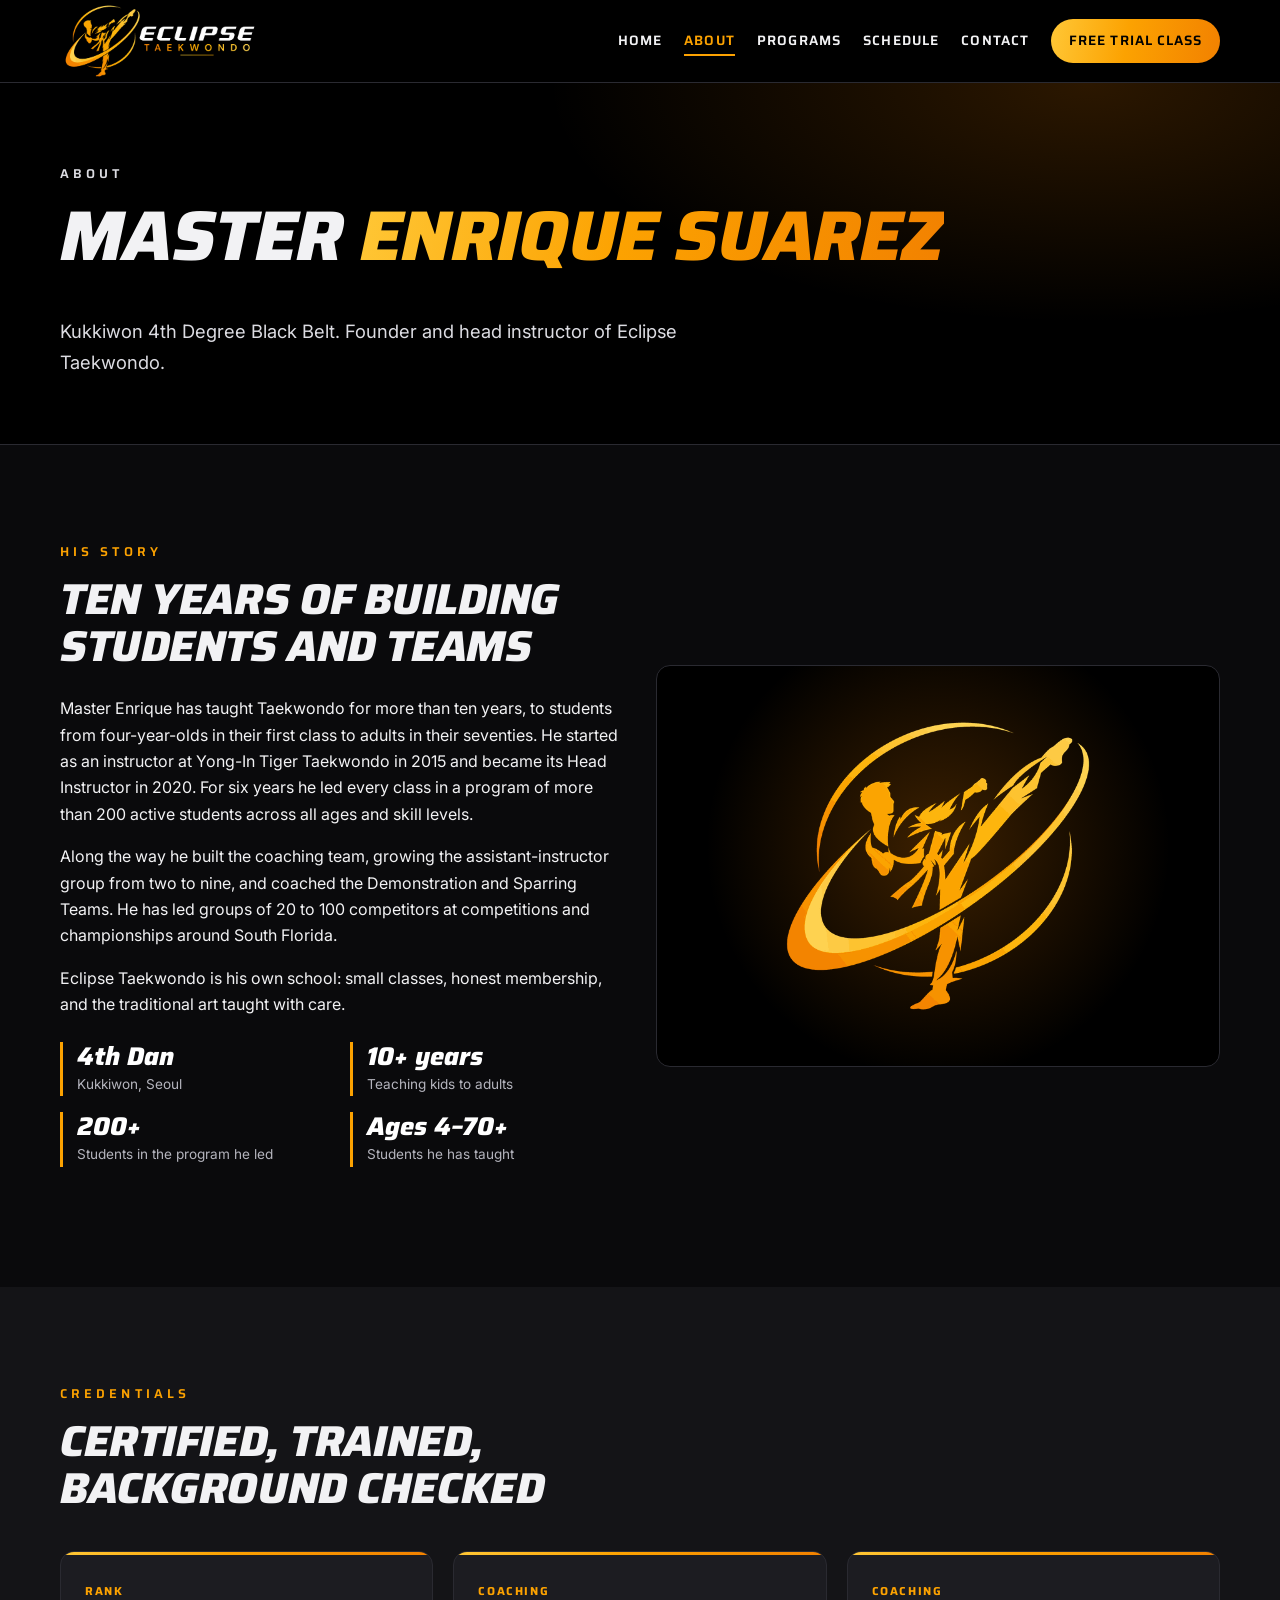
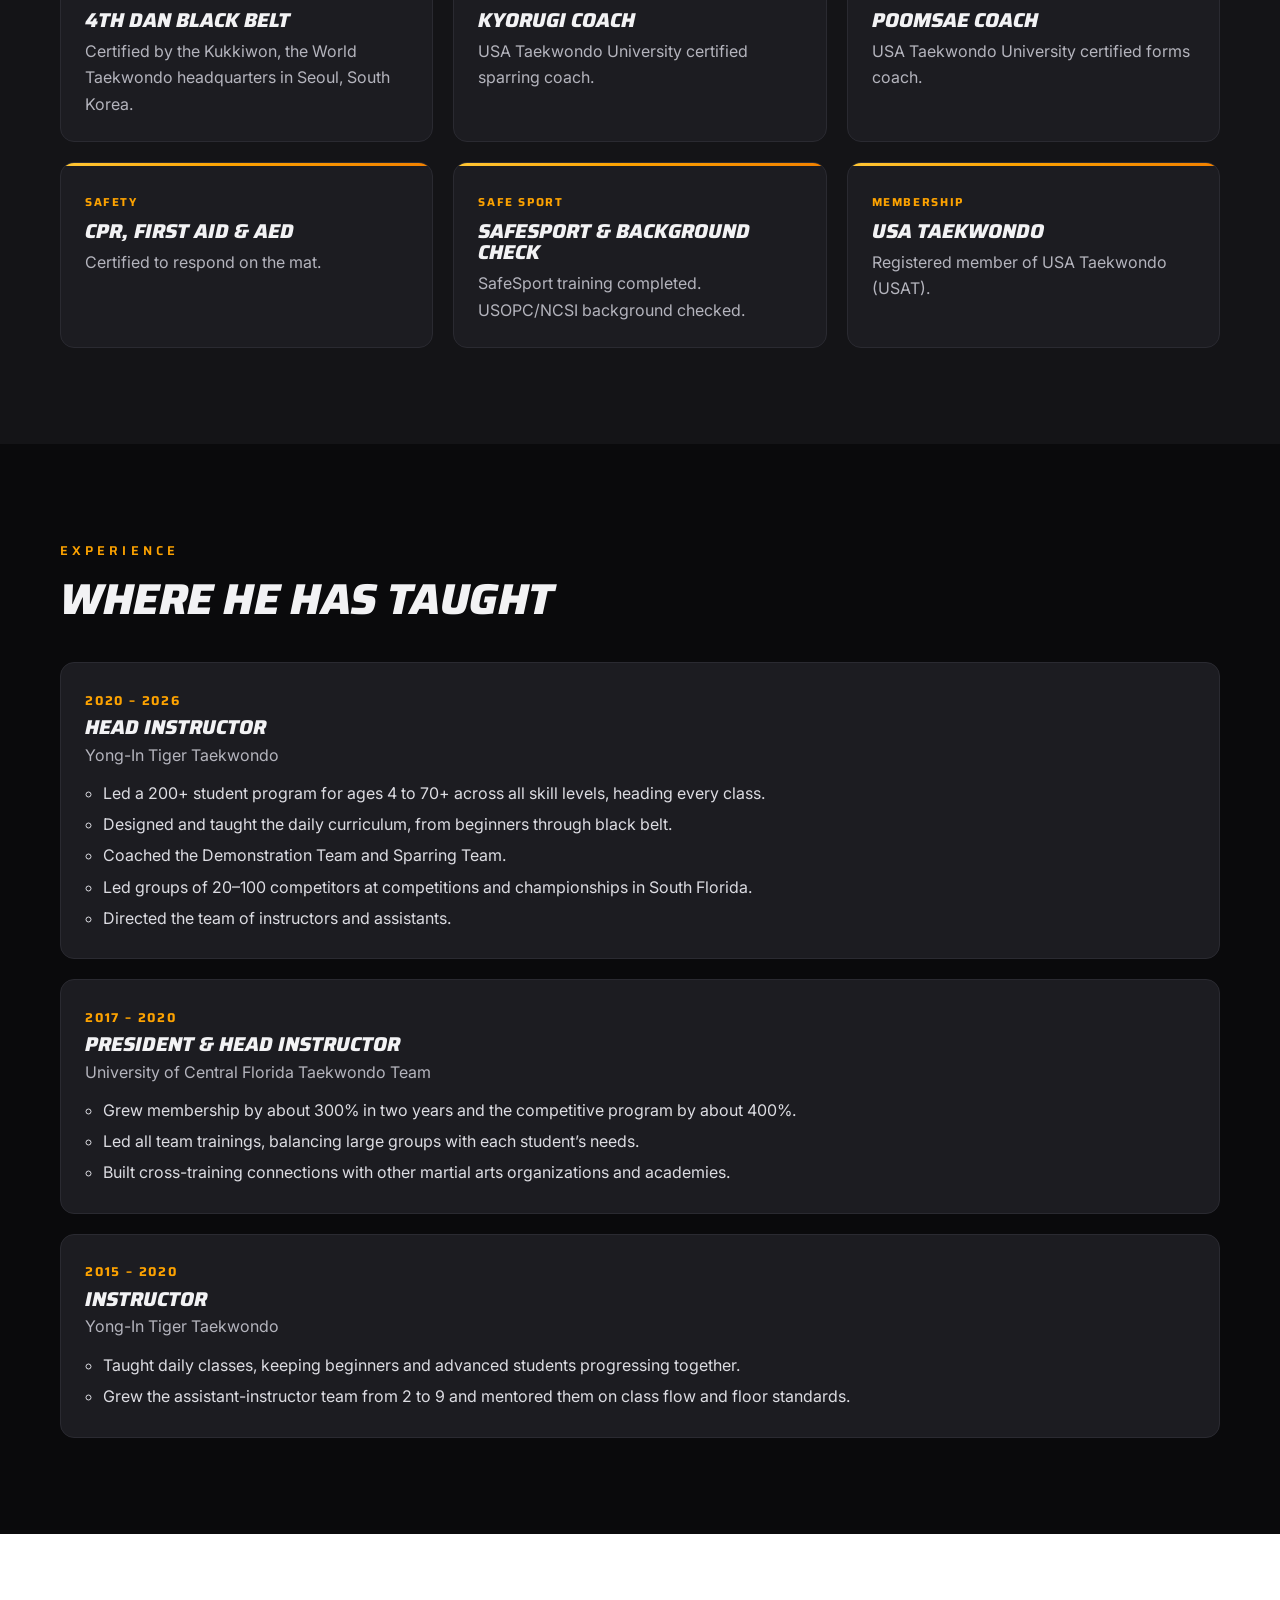
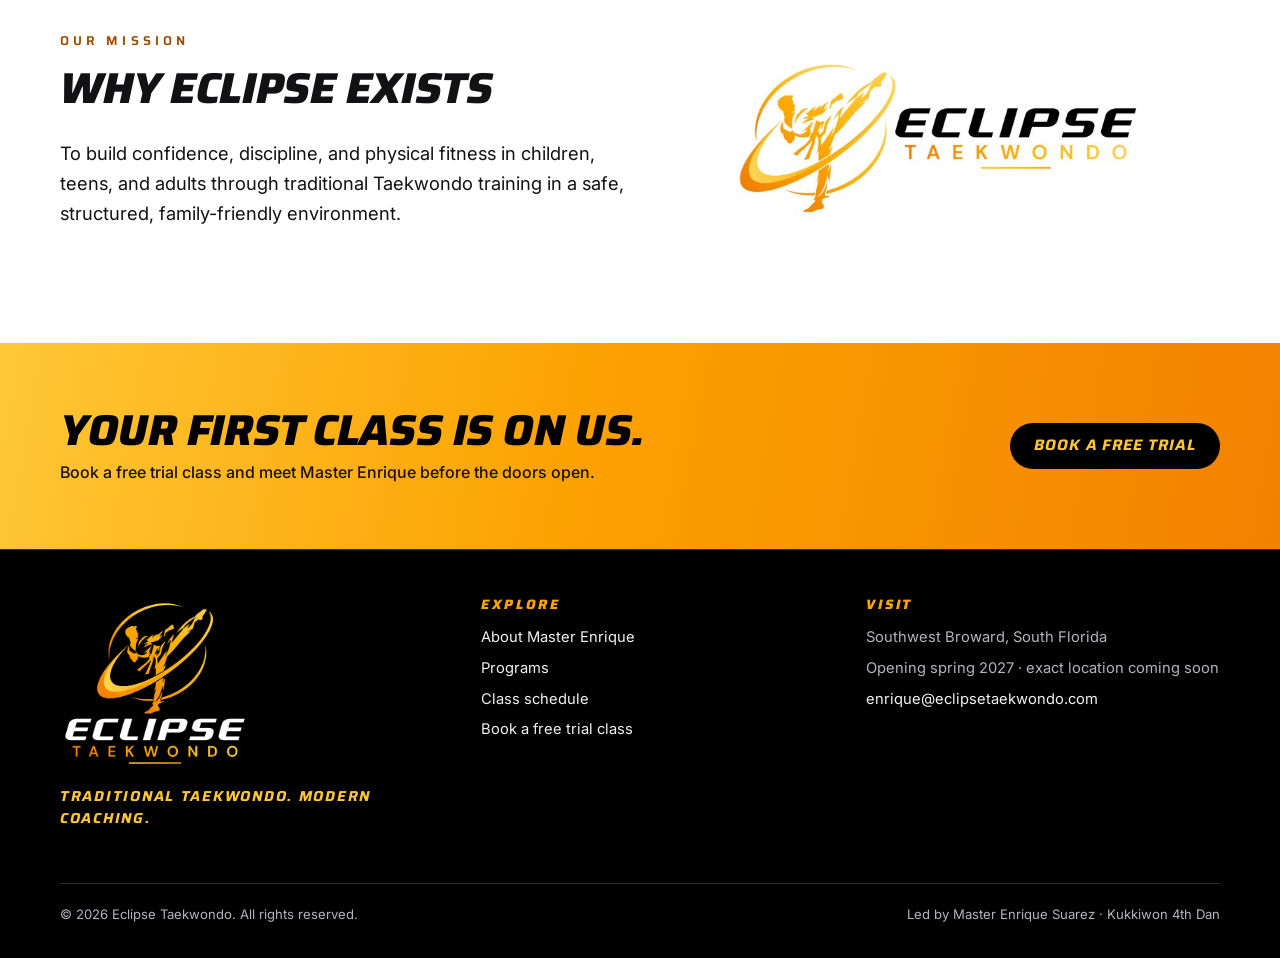
==== about.html @ b90a50f0 "Rebuild site with new Eclipse logo, schedule, and about page" ====
<!DOCTYPE html>
<html lang="en">
<head>
  <meta charset="utf-8">
  <meta name="viewport" content="width=device-width, initial-scale=1">
  <title>About Master Enrique Suarez · Eclipse Taekwondo</title>
  <meta name="description" content="Master Enrique Suarez: Kukkiwon 4th Dan, USA Taekwondo certified sparring and forms coach, 10+ years teaching kids through adults.">
  <meta name="theme-color" content="#000000">
  <meta property="og:title" content="About Master Enrique Suarez · Eclipse Taekwondo">
  <meta property="og:description" content="Master Enrique Suarez: Kukkiwon 4th Dan, USA Taekwondo certified sparring and forms coach, 10+ years teaching kids through adults.">
  <meta property="og:image" content="assets/icon.png">
  <link rel="icon" href="assets/favicon-64.png" type="image/png" sizes="64x64">
  <link rel="apple-touch-icon" href="assets/apple-touch-icon.png">
  <link rel="preconnect" href="https://fonts.googleapis.com">
  <link rel="preconnect" href="https://fonts.gstatic.com" crossorigin>
  <link href="https://fonts.googleapis.com/css2?family=Inter:wght@400;500;600;700&family=Saira:ital,wght@0,600;0,700;0,800;1,600;1,700;1,800&display=swap" rel="stylesheet">
  <link rel="stylesheet" href="css/styles.css">
</head>
<body>
<a class="skip" href="#main">Skip to content</a>
<header class="site-header">
  <div class="wrap header-inner">
    <a class="brand" href="index.html" aria-label="Eclipse Taekwondo home">
      <img src="assets/logo-horizontal.png" width="600" height="245" alt="Eclipse Taekwondo">
    </a>
    <button class="menu-toggle" type="button" aria-expanded="false" aria-controls="site-nav" aria-label="Open menu"><span></span></button>
    <nav class="nav" id="site-nav" aria-label="Main">
      <a href="index.html">Home</a>
      <a href="about.html" aria-current="page">About</a>
      <a href="programs.html">Programs</a>
      <a href="schedule.html">Schedule</a>
      <a href="contact.html">Contact</a>
      <a class="btn btn-primary" href="contact.html">Free trial class</a>
    </nav>
  </div>
</header>
<main id="main">
  <section class="page-hero">
    <div class="wrap">
      <p class="kicker">About</p>
      <h1>Master <span class="grad-text">Enrique Suarez</span></h1>
      <p class="lede">Kukkiwon 4th Degree Black Belt. Founder and head instructor of Eclipse Taekwondo.</p>
    </div>
  </section>

  <section class="section">
    <div class="wrap split">
      <div>
        <p class="kicker">His story</p>
        <h2>Ten years of building students and teams</h2>
        <p>Master Enrique has taught Taekwondo for more than ten years, to students from four-year-olds in their first class to adults in their seventies. He started as an instructor at Yong-In Tiger Taekwondo in 2015 and became its Head Instructor in 2020. For six years he led every class in a program of more than 200 active students across all ages and skill levels.</p>
        <p>Along the way he built the coaching team, growing the assistant-instructor group from two to nine, and coached the Demonstration and Sparring Teams. He has led groups of 20 to 100 competitors at competitions and championships around South Florida.</p>
        <p>Eclipse Taekwondo is his own school: small classes, honest membership, and the traditional art taught with care.</p>
        <div class="stats">
          <div class="stat"><b>4th Dan</b><span>Kukkiwon, Seoul</span></div>
          <div class="stat"><b>10+ years</b><span>Teaching kids to adults</span></div>
          <div class="stat"><b>200+</b><span>Students in the program he led</span></div>
          <div class="stat"><b>Ages 4&ndash;70+</b><span>Students he has taught</span></div>
        </div>
      </div>
      <div class="emblem"><img src="assets/icon.png" width="512" height="512" alt="Eclipse Taekwondo emblem"></div>
    </div>
  </section>

  <section class="section section-alt">
    <div class="wrap">
      <div class="section-head">
        <p class="kicker">Credentials</p>
        <h2>Certified, trained, background checked</h2>
      </div>
      <div class="grid grid-3">
        <article class="card"><span class="tag">Rank</span><h3>4th Dan Black Belt</h3><p class="muted">Certified by the Kukkiwon, the World Taekwondo headquarters in Seoul, South Korea.</p></article>
        <article class="card"><span class="tag">Coaching</span><h3>Kyorugi Coach</h3><p class="muted">USA Taekwondo University certified sparring coach.</p></article>
        <article class="card"><span class="tag">Coaching</span><h3>Poomsae Coach</h3><p class="muted">USA Taekwondo University certified forms coach.</p></article>
        <article class="card"><span class="tag">Safety</span><h3>CPR, First Aid &amp; AED</h3><p class="muted">Certified to respond on the mat.</p></article>
        <article class="card"><span class="tag">Safe sport</span><h3>SafeSport &amp; background check</h3><p class="muted">SafeSport training completed. USOPC/NCSI background checked.</p></article>
        <article class="card"><span class="tag">Membership</span><h3>USA Taekwondo</h3><p class="muted">Registered member of USA Taekwondo (USAT).</p></article>
      </div>
    </div>
  </section>

  <section class="section">
    <div class="wrap">
      <div class="section-head">
        <p class="kicker">Experience</p>
        <h2>Where he has taught</h2>
      </div>
      <ol class="timeline">
        <li>
          <span class="when">2020 &ndash; 2026</span>
          <h3>Head Instructor</h3>
          <p class="where">Yong-In Tiger Taekwondo</p>
          <ul>
            <li>Led a 200+ student program for ages 4 to 70+ across all skill levels, heading every class.</li>
            <li>Designed and taught the daily curriculum, from beginners through black belt.</li>
            <li>Coached the Demonstration Team and Sparring Team.</li>
            <li>Led groups of 20&ndash;100 competitors at competitions and championships in South Florida.</li>
            <li>Directed the team of instructors and assistants.</li>
          </ul>
        </li>
        <li>
          <span class="when">2017 &ndash; 2020</span>
          <h3>President &amp; Head Instructor</h3>
          <p class="where">University of Central Florida Taekwondo Team</p>
          <ul>
            <li>Grew membership by about 300% in two years and the competitive program by about 400%.</li>
            <li>Led all team trainings, balancing large groups with each student&rsquo;s needs.</li>
            <li>Built cross-training connections with other martial arts organizations and academies.</li>
          </ul>
        </li>
        <li>
          <span class="when">2015 &ndash; 2020</span>
          <h3>Instructor</h3>
          <p class="where">Yong-In Tiger Taekwondo</p>
          <ul>
            <li>Taught daily classes, keeping beginners and advanced students progressing together.</li>
            <li>Grew the assistant-instructor team from 2 to 9 and mentored them on class flow and floor standards.</li>
          </ul>
        </li>
      </ol>
    </div>
  </section>

  <section class="section section-light">
    <div class="wrap split">
      <div>
        <p class="kicker">Our mission</p>
        <h2>Why Eclipse exists</h2>
        <p class="lede" style="color:var(--paper-ink)">To build confidence, discipline, and physical fitness in children, teens, and adults through traditional Taekwondo training in a safe, structured, family-friendly environment.</p>
      </div>
      <img src="assets/logo-horizontal-white.jpg" width="600" height="245" alt="Eclipse Taekwondo logo" style="max-width:420px;margin-inline:auto">
    </div>
  </section>

  <section class="cta-band">
    <div class="wrap">
      <div>
        <h2>Your first class is on us.</h2>
        <p>Book a free trial class and meet Master Enrique before the doors open.</p>
      </div>
      <a class="btn btn-dark" href="contact.html">Book a free trial</a>
    </div>
  </section>
</main>
<footer class="site-footer">
  <div class="wrap">
    <div class="footer-grid">
      <div>
        <img class="footer-logo" src="assets/logo-vertical.png" width="500" height="449" alt="Eclipse Taekwondo">
        <p class="tagline" style="margin-top:1rem">Traditional Taekwondo. Modern coaching.</p>
      </div>
      <div>
        <h2>Explore</h2>
        <ul>
          <li><a href="about.html">About Master Enrique</a></li>
          <li><a href="programs.html">Programs</a></li>
          <li><a href="schedule.html">Class schedule</a></li>
          <li><a href="contact.html">Book a free trial class</a></li>
        </ul>
      </div>
      <div>
        <h2>Visit</h2>
        <ul>
          <li>Southwest Broward, South Florida</li>
          <li>Opening spring 2027 &middot; exact location coming soon</li>
          <li><a href="mailto:enrique@eclipsetaekwondo.com">enrique@eclipsetaekwondo.com</a></li>
        </ul>
      </div>
    </div>
    <div class="footer-base">
      <span>&copy; <span data-year>2026</span> Eclipse Taekwondo. All rights reserved.</span>
      <span>Led by Master Enrique Suarez &middot; Kukkiwon 4th Dan</span>
    </div>
  </div>
</footer>
<script src="js/main.js"></script>
</body>
</html>
---- css/styles.css ----
/* Eclipse Taekwondo — colors sampled from the official logo JPGs */
:root{
  --black:#000;--ink:#0A0A0C;--panel:#141417;--panel-2:#1C1C21;--line:#2A2A31;
  --white:#FFFFFF;--text:#F2F2F4;--muted:#B4B4BD;
  --gold-light:#FFC736;--gold:#FCA201;--orange:#F28100;
  --grad:linear-gradient(100deg,#FFC736 0%,#FCA201 45%,#F28100 100%);
  --paper:#FFFFFF;--paper-ink:#121214;--paper-muted:#4A4A52;--orange-dark:#9A4A00;
  --radius:14px;--wrap:1160px;
  --display:"Saira",system-ui,sans-serif;--body:"Inter",system-ui,-apple-system,"Segoe UI",sans-serif;
}
*,*::before,*::after{box-sizing:border-box}
html{scroll-behavior:smooth}
body{margin:0;background:var(--ink);color:var(--text);font:400 1rem/1.65 var(--body);-webkit-font-smoothing:antialiased}
img{max-width:100%;height:auto;display:block}
a{color:var(--gold)}a:hover{color:var(--gold-light)}
:focus-visible{outline:3px solid var(--gold-light);outline-offset:3px;border-radius:4px}
.skip{position:absolute;left:-999px;top:0;background:var(--gold);color:#000;padding:.6rem 1rem;z-index:100;font-weight:700}
.skip:focus{left:1rem;top:1rem}
.wrap{width:min(100% - 2.5rem,var(--wrap));margin-inline:auto}
h1,h2,h3{font-family:var(--display);font-style:italic;font-weight:800;line-height:1.08;letter-spacing:-.01em;margin:0 0 .6em;text-transform:uppercase}
h1{font-size:clamp(2.2rem,7vw,4.4rem)}
h2{font-size:clamp(1.7rem,4.5vw,2.7rem)}
h3{font-size:1.25rem;letter-spacing:0}
p{margin:0 0 1em}
.grad-text{background:var(--grad);-webkit-background-clip:text;background-clip:text;color:transparent}
.kicker{font-family:var(--display);font-weight:600;letter-spacing:.32em;text-transform:uppercase;font-size:.8rem;color:var(--gold);margin:0 0 .9rem}
.lede{font-size:1.15rem;color:var(--text)}
.muted{color:var(--muted)}
/* Buttons */
.btn{display:inline-flex;align-items:center;justify-content:center;gap:.5rem;padding:.85rem 1.4rem;border-radius:999px;font:700 .95rem/1 var(--display);font-style:italic;letter-spacing:.06em;text-transform:uppercase;text-decoration:none;border:2px solid transparent;cursor:pointer;transition:transform .15s,filter .15s,background .15s}
.btn-primary{background:var(--grad);color:#000}
.btn-primary:hover{color:#000;filter:brightness(1.08);transform:translateY(-1px)}
.btn-ghost{border-color:var(--gold);color:var(--gold-light);background:transparent}
.btn-ghost:hover{background:rgba(252,162,1,.12);color:var(--white)}
.btn-dark{background:#000;color:var(--gold-light)}
.btn-dark:hover{color:var(--white)}
/* Header */
.site-header{position:sticky;top:0;z-index:50;background:rgba(0,0,0,.92);backdrop-filter:blur(8px);border-bottom:1px solid var(--line)}
.header-inner{display:flex;align-items:center;justify-content:space-between;gap:1rem;min-height:72px}
.brand img{width:170px}
.menu-toggle{display:inline-flex;align-items:center;justify-content:center;width:46px;height:46px;border-radius:10px;border:1px solid var(--line);background:var(--panel);cursor:pointer}
.menu-toggle span,.menu-toggle span::before,.menu-toggle span::after{display:block;width:20px;height:2px;background:var(--gold-light);position:relative;transition:.2s}
.menu-toggle span::before,.menu-toggle span::after{content:"";position:absolute;left:0}
.menu-toggle span::before{top:-6px}.menu-toggle span::after{top:6px}
.menu-toggle[aria-expanded="true"] span{background:transparent}
.menu-toggle[aria-expanded="true"] span::before{top:0;transform:rotate(45deg)}
.menu-toggle[aria-expanded="true"] span::after{top:0;transform:rotate(-45deg)}
.nav{display:none;position:absolute;left:0;right:0;top:100%;background:#000;border-bottom:1px solid var(--line);padding:.75rem 1.25rem 1.25rem;flex-direction:column;gap:.25rem}
.nav.is-open{display:flex}
.nav a{color:var(--text);text-decoration:none;font:600 1rem var(--display);letter-spacing:.08em;text-transform:uppercase;padding:.7rem .25rem;border-bottom:1px solid var(--line)}
.nav a[aria-current="page"]{color:var(--gold)}
.nav a.btn{margin-top:.75rem;border-bottom:0;color:#000;padding:.85rem 1.4rem}
@media (min-width:960px){
  .menu-toggle{display:none}
  .nav{display:flex;position:static;flex-direction:row;align-items:center;gap:1.4rem;padding:0;border:0;background:none}
  .nav a{border:0;padding:.3rem 0;font-size:.85rem}
  .nav a:not(.btn):hover{color:var(--gold-light)}
  .nav a[aria-current="page"]{box-shadow:inset 0 -2px 0 var(--gold)}
  .nav a.btn{margin:0;padding:.7rem 1.1rem}
  .brand img{width:200px}
}
/* Sections */
.section{padding:clamp(3.5rem,8vw,6rem) 0}
.section-alt{background:var(--panel)}
.section-light{background:var(--paper);color:var(--paper-ink)}
.section-light .kicker{color:var(--orange-dark)}
.section-light .muted,.section-light p{color:var(--paper-muted)}
.section-light h2,.section-light h3{color:var(--paper-ink)}
.section-head{max-width:720px;margin-bottom:2.5rem}
.grid{display:grid;gap:1.25rem}
@media (min-width:640px){.grid-2{grid-template-columns:repeat(2,1fr)}.grid-3{grid-template-columns:repeat(2,1fr)}}
@media (min-width:960px){.grid-3{grid-template-columns:repeat(3,1fr)}.grid-5{grid-template-columns:repeat(5,1fr)}}
.card{background:var(--panel-2);border:1px solid var(--line);border-radius:var(--radius);padding:1.5rem;position:relative;overflow:hidden}
.card::before{content:"";position:absolute;inset:0 0 auto 0;height:3px;background:var(--grad)}
.card h3{margin-bottom:.4rem}
.card p:last-child{margin-bottom:0}
.card .tag{display:inline-block;font:700 .72rem var(--display);letter-spacing:.14em;text-transform:uppercase;color:var(--gold);margin-bottom:.6rem}
.section-light .card{background:#fff;border-color:#E3E3E8;box-shadow:0 6px 24px rgba(0,0,0,.06)}
.section-light .card .tag{color:var(--orange-dark)}
/* Hero */
.hero{position:relative;overflow:hidden;background:radial-gradient(1200px 600px at 75% 40%,rgba(242,129,0,.20),transparent 60%),radial-gradient(700px 400px at 15% 100%,rgba(252,162,1,.10),transparent 60%),#000;padding:clamp(3rem,8vw,6rem) 0}
.hero::after{content:"";position:absolute;width:900px;height:900px;right:-300px;top:50%;transform:translateY(-50%) rotate(-18deg);border-radius:50%;border:2px solid rgba(252,162,1,.18);border-left-color:transparent;border-bottom-color:transparent;pointer-events:none}
.hero-inner{position:relative;z-index:1;display:grid;gap:2rem;align-items:center}
.hero-icon{width:min(78vw,340px);margin-inline:auto;filter:drop-shadow(0 0 40px rgba(242,129,0,.35))}
.hero-badge{display:inline-flex;align-items:center;gap:.55rem;border:1px solid rgba(252,162,1,.5);border-radius:999px;padding:.4rem .95rem;font:600 .82rem var(--display);letter-spacing:.12em;text-transform:uppercase;color:var(--gold-light);margin-bottom:1.25rem}
.hero-badge::before{content:"";width:8px;height:8px;border-radius:50%;background:var(--grad);box-shadow:0 0 10px var(--orange)}
.hero p.lede{max-width:560px;color:#DCDCE2}
.actions{display:flex;flex-wrap:wrap;gap:.8rem;margin-top:1.6rem}
@media (min-width:860px){.hero-inner{grid-template-columns:1.2fr .8fr}.hero-icon{width:100%;max-width:420px}}
.page-hero{background:radial-gradient(900px 400px at 85% 0%,rgba(242,129,0,.18),transparent 60%),#000;padding:clamp(3rem,7vw,5rem) 0 clamp(2rem,5vw,3rem);border-bottom:1px solid var(--line)}
.page-hero p{max-width:640px;color:#DCDCE2}
/* Feature list */
.why{display:grid;gap:1rem}
@media (min-width:640px){.why{grid-template-columns:repeat(2,1fr)}}
@media (min-width:1000px){.why{grid-template-columns:repeat(3,1fr)}}
.why li{list-style:none;display:flex;gap:1rem;align-items:flex-start;background:var(--panel-2);border:1px solid var(--line);border-radius:var(--radius);padding:1.25rem}
.why{padding:0;margin:0}
.why .num{flex:0 0 auto;font:800 italic 1.6rem/1 var(--display);background:var(--grad);-webkit-background-clip:text;background-clip:text;color:transparent;min-width:2.2rem}
.why h3{font-size:1.05rem;margin:0 0 .25rem}
.why p{margin:0;color:var(--muted);font-size:.95rem}
/* Tenets */
.tenets{display:grid;gap:.75rem;padding:0;margin:0;list-style:none;counter-reset:t}
@media (min-width:640px){.tenets{grid-template-columns:repeat(5,1fr)}}
.tenets li{counter-increment:t;text-align:center;padding:1.4rem .75rem;border-radius:var(--radius);background:#fff;border:1px solid #E3E3E8}
.tenets li::before{content:counter(t,decimal-leading-zero);display:block;font:800 italic 1rem var(--display);color:var(--orange-dark);margin-bottom:.35rem}
.tenets strong{display:block;font:800 italic 1.05rem/1.2 var(--display);text-transform:uppercase;color:var(--paper-ink)}
.tenets span{display:block;font-size:.85rem;color:var(--paper-muted);margin-top:.35rem}
/* Teaser / split */
.split{display:grid;gap:2rem;align-items:center}
@media (min-width:860px){.split{grid-template-columns:1fr 1fr}}
.emblem{border-radius:var(--radius);background:radial-gradient(circle at 50% 45%,rgba(242,129,0,.25),transparent 65%),#000;border:1px solid var(--line);padding:2.5rem;display:grid;place-items:center}
.emblem img{width:min(100%,320px)}
.stats{display:grid;grid-template-columns:repeat(2,1fr);gap:1rem;margin:1.5rem 0}
.stat{border-left:3px solid var(--gold);padding-left:.9rem}
.stat b{display:block;font:800 italic 1.6rem/1.1 var(--display);color:var(--white)}
.stat span{font-size:.85rem;color:var(--muted)}
.checks{list-style:none;padding:0;margin:0;display:grid;gap:.6rem}
.checks li{position:relative;padding-left:1.8rem}
.checks li::before{content:"";position:absolute;left:0;top:.45em;width:12px;height:12px;border-radius:50%;background:var(--grad);box-shadow:0 0 0 3px rgba(252,162,1,.18)}
.timeline{list-style:none;padding:0;margin:0;display:grid;gap:1.25rem}
.timeline li{border:1px solid var(--line);background:var(--panel-2);border-radius:var(--radius);padding:1.4rem 1.5rem}
.timeline .when{font:700 .8rem var(--display);letter-spacing:.14em;text-transform:uppercase;color:var(--gold)}
.timeline h3{margin:.3rem 0 .2rem}
.timeline .where{color:var(--muted);margin-bottom:.75rem}
.timeline ul{margin:0;padding-left:1.1rem;color:#DCDCE2}
.timeline ul li{border:0;background:none;padding:0;margin:.3rem 0}
/* CTA band */
.cta-band{background:var(--grad);color:#000;padding:clamp(2.5rem,6vw,4rem) 0}
.cta-band .wrap{display:flex;flex-wrap:wrap;align-items:center;justify-content:space-between;gap:1.25rem}
.cta-band h2{margin:0;color:#000}
.cta-band p{margin:.3rem 0 0;color:#1a1100;font-weight:500}
/* Schedule */
.sched-table{width:100%;border-collapse:separate;border-spacing:0;font-size:.92rem;display:none}
.sched-table th,.sched-table td{padding:.75rem .6rem;border-bottom:1px solid var(--line);text-align:left;vertical-align:top}
.sched-table thead th{font:700 .8rem var(--display);letter-spacing:.14em;text-transform:uppercase;color:var(--gold);border-bottom:2px solid var(--gold)}
.sched-table tbody th{font-weight:600;white-space:nowrap;color:var(--white)}
.sched-table td.empty{color:#6E6E78}
.cls{display:inline-block;padding:.3rem .55rem;border-radius:8px;background:var(--panel-2);border:1px solid var(--line);line-height:1.3}
.cls small{display:block;font-size:.72rem;color:var(--muted);letter-spacing:.02em}
.cls.team{border-color:rgba(252,162,1,.55);background:rgba(252,162,1,.08)}
.cls.private{border-style:dashed}
.cls.little{border-left:3px solid var(--gold-light)}
.cls.family{border-left:3px solid var(--orange)}
.sched-table td.span-cell{background:rgba(252,162,1,.06)}
.days{display:grid;gap:1rem}
.day{background:var(--panel-2);border:1px solid var(--line);border-radius:var(--radius);overflow:hidden}
.day h3{margin:0;padding:.9rem 1.1rem;background:#000;border-bottom:2px solid var(--gold);font-size:1.1rem}
.day ol{list-style:none;margin:0;padding:.4rem 1.1rem}
.day li{display:grid;grid-template-columns:7.2rem 1fr;gap:.75rem;padding:.6rem 0;border-bottom:1px solid var(--line)}
.day li:last-child{border-bottom:0}
.day time{color:var(--gold-light);font-weight:600;font-size:.9rem}
.day small{display:block;color:var(--muted);font-size:.78rem}
@media (min-width:900px){.sched-table{display:table}.days{display:none}}
.legend{display:flex;flex-wrap:wrap;gap:.6rem 1.2rem;margin:1.5rem 0 0;font-size:.85rem;color:var(--muted)}
.note{margin-top:1.5rem;padding:1rem 1.2rem;border-left:3px solid var(--gold);background:var(--panel-2);border-radius:0 10px 10px 0;color:#DCDCE2}
/* Form */
.form{display:grid;gap:1rem}
.field label{display:block;font-weight:600;margin-bottom:.35rem;color:var(--white)}
.field input,.field select,.field textarea{width:100%;padding:.8rem .9rem;border-radius:10px;border:1px solid #3A3A43;background:#0E0E11;color:var(--white);font:inherit}
.field input:focus,.field select:focus,.field textarea:focus{border-color:var(--gold);outline:2px solid rgba(252,162,1,.35);outline-offset:0}
.field textarea{min-height:130px;resize:vertical}
.form-help{font-size:.85rem;color:var(--muted)}
.form-status{display:none;padding:.9rem 1rem;border-radius:10px;background:rgba(252,162,1,.1);border:1px solid rgba(252,162,1,.5)}
.form-status.is-visible{display:block}
.info-list{list-style:none;padding:0;margin:0;display:grid;gap:1rem}
.info-list li{background:var(--panel-2);border:1px solid var(--line);border-radius:var(--radius);padding:1.1rem 1.25rem}
.info-list b{display:block;font:700 .78rem var(--display);letter-spacing:.14em;text-transform:uppercase;color:var(--gold);margin-bottom:.2rem}
/* Footer */
.site-footer{background:#000;border-top:1px solid var(--line);padding:3rem 0 2rem;color:var(--muted);font-size:.92rem}
.footer-grid{display:grid;gap:2rem}
@media (min-width:760px){.footer-grid{grid-template-columns:1.1fr 1fr 1fr}}
.footer-logo{width:190px}
.site-footer h2{font-size:.85rem;letter-spacing:.2em;color:var(--gold);margin-bottom:.8rem}
.site-footer ul{list-style:none;margin:0;padding:0;display:grid;gap:.4rem}
.site-footer a{color:var(--text);text-decoration:none}.site-footer a:hover{color:var(--gold-light)}
.footer-base{margin-top:2.5rem;padding-top:1.25rem;border-top:1px solid var(--line);display:flex;flex-wrap:wrap;justify-content:space-between;gap:.5rem;font-size:.82rem}
.tagline{font:700 italic .9rem var(--display);letter-spacing:.12em;text-transform:uppercase;color:var(--gold-light)}
@media (prefers-reduced-motion:reduce){*{transition:none!important;scroll-behavior:auto!important}}
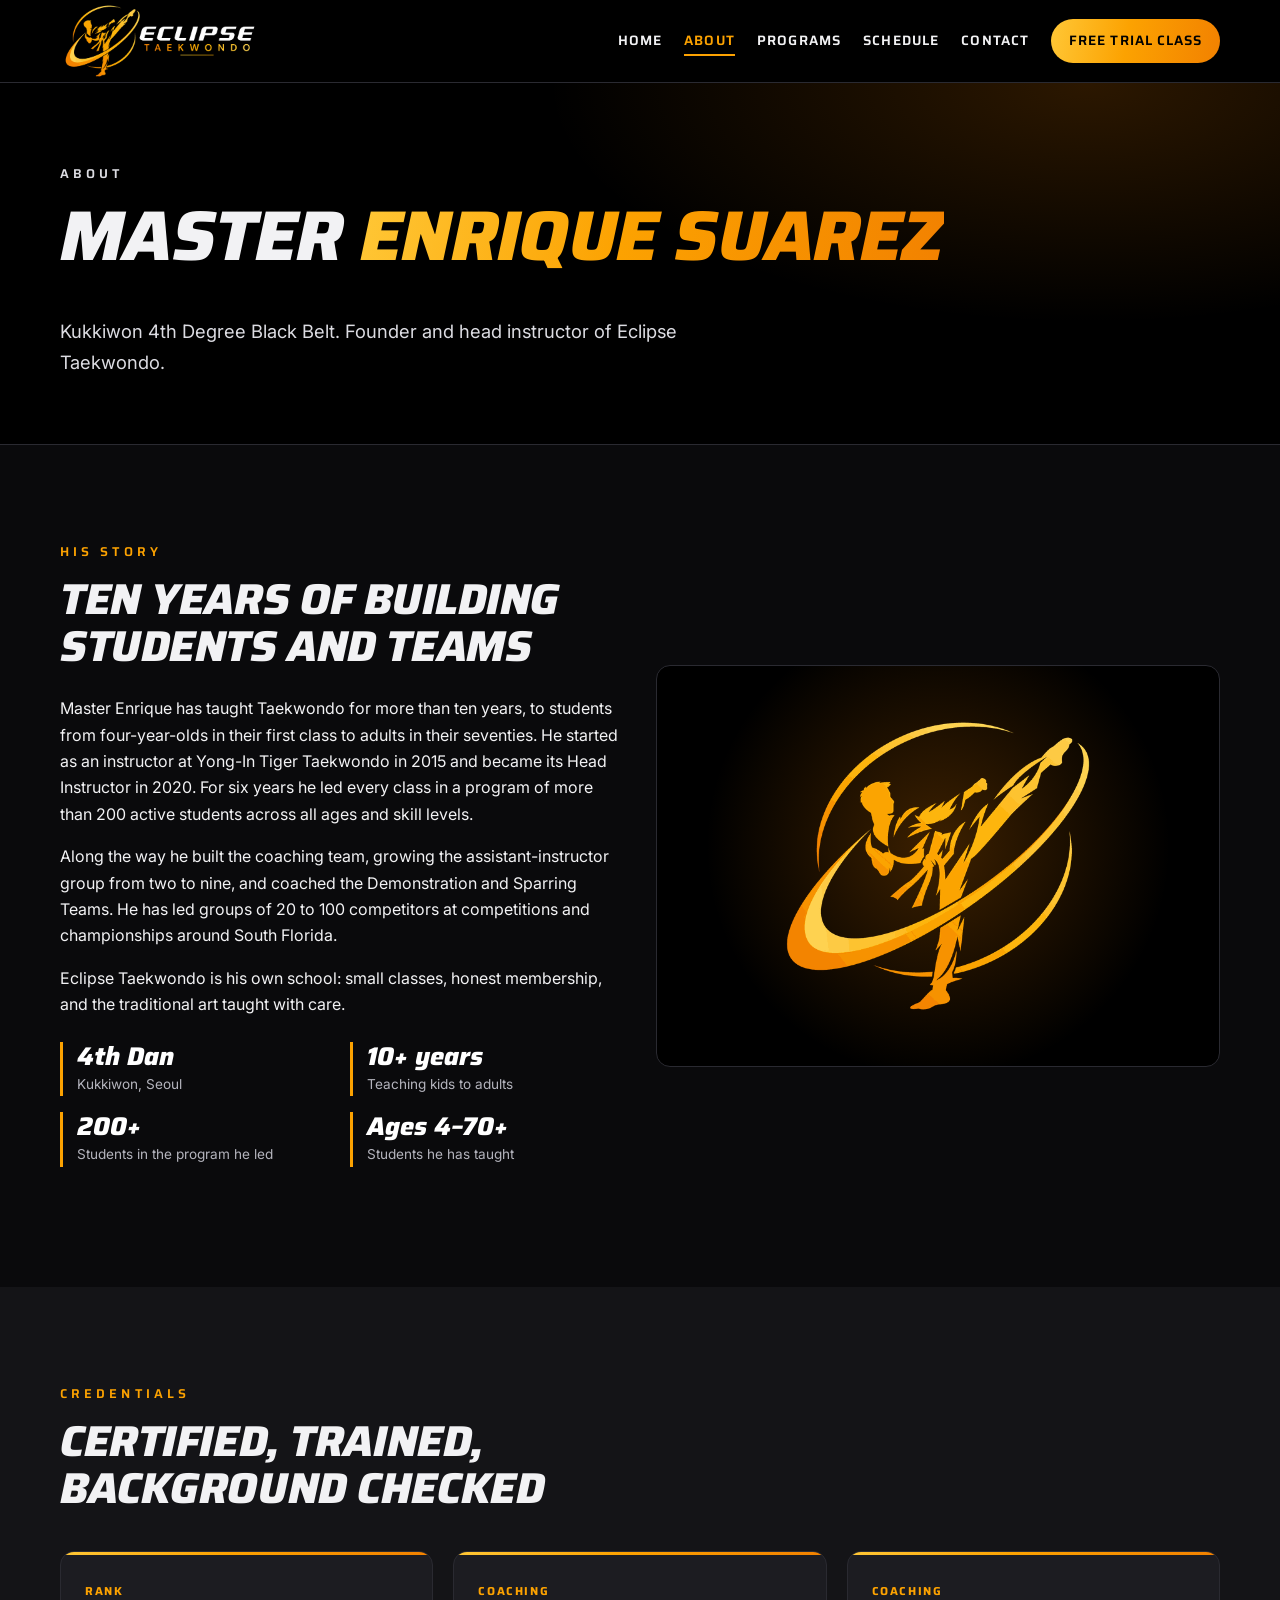
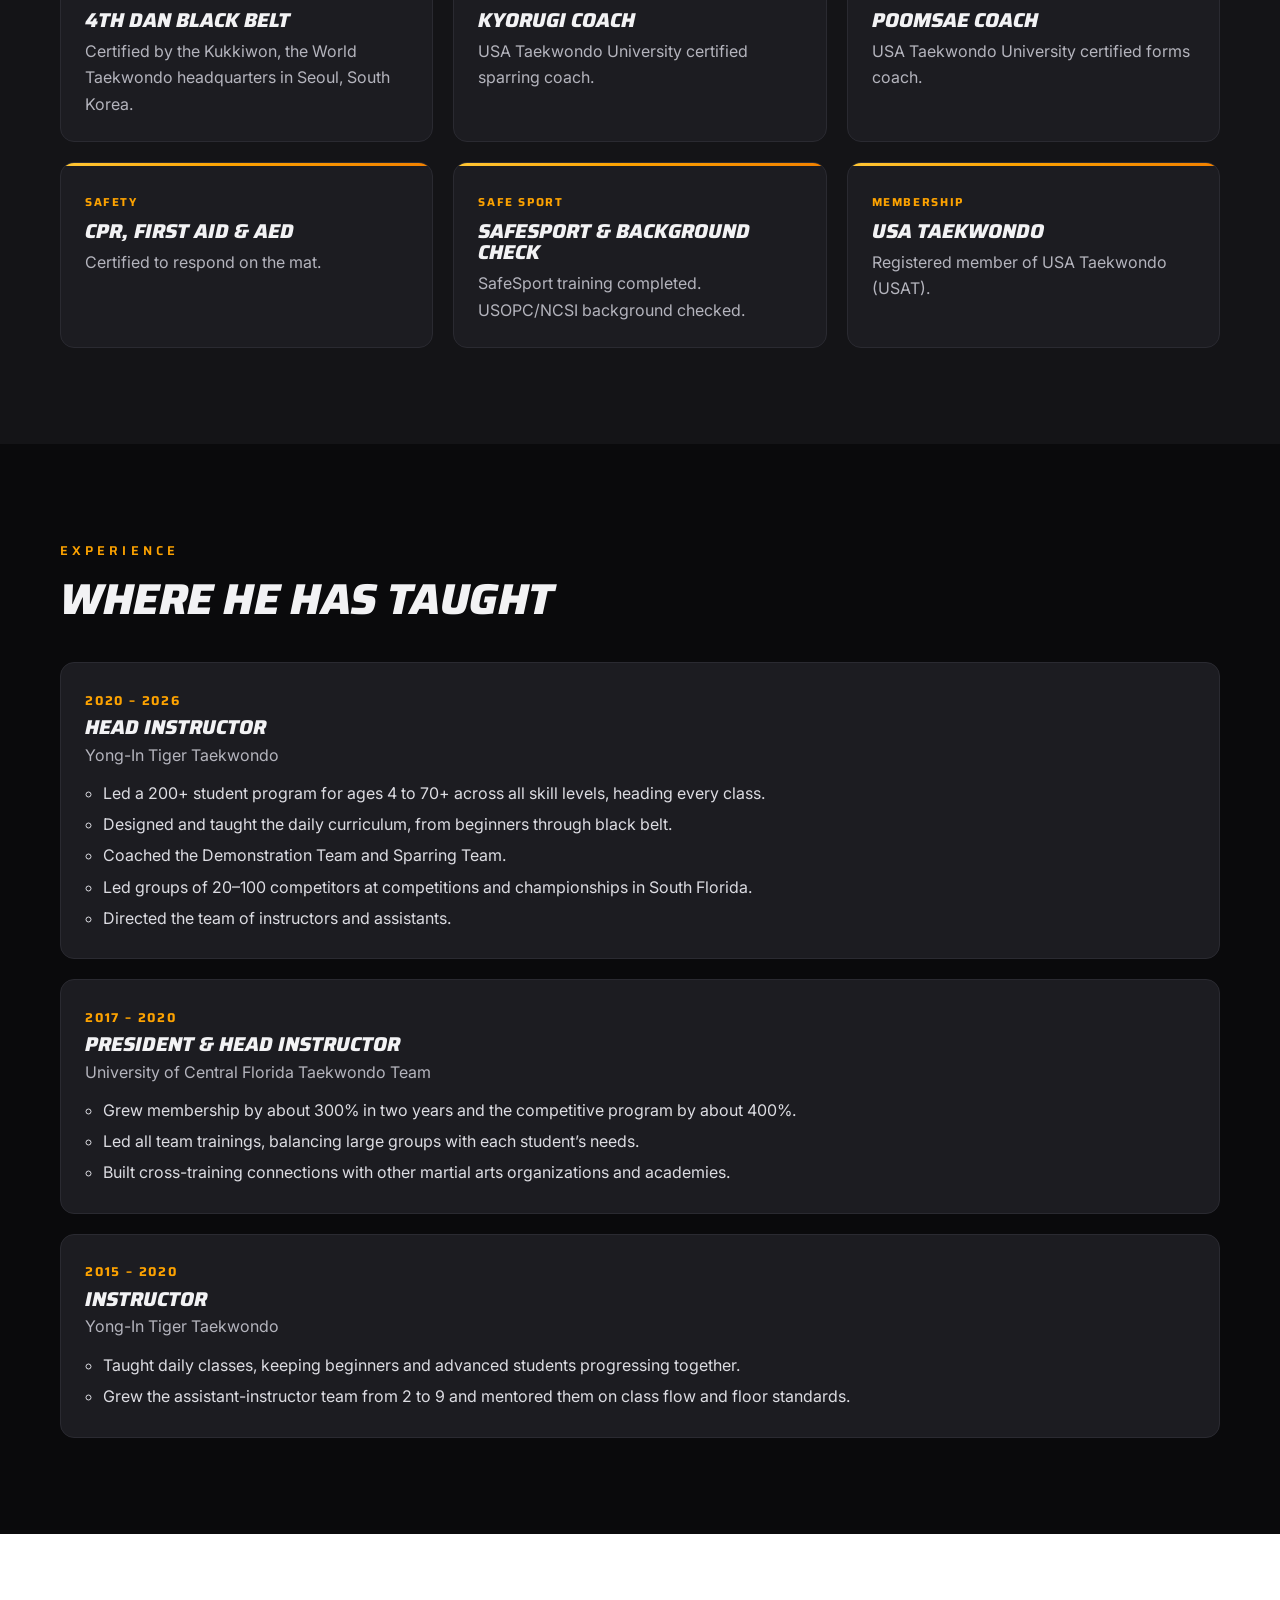
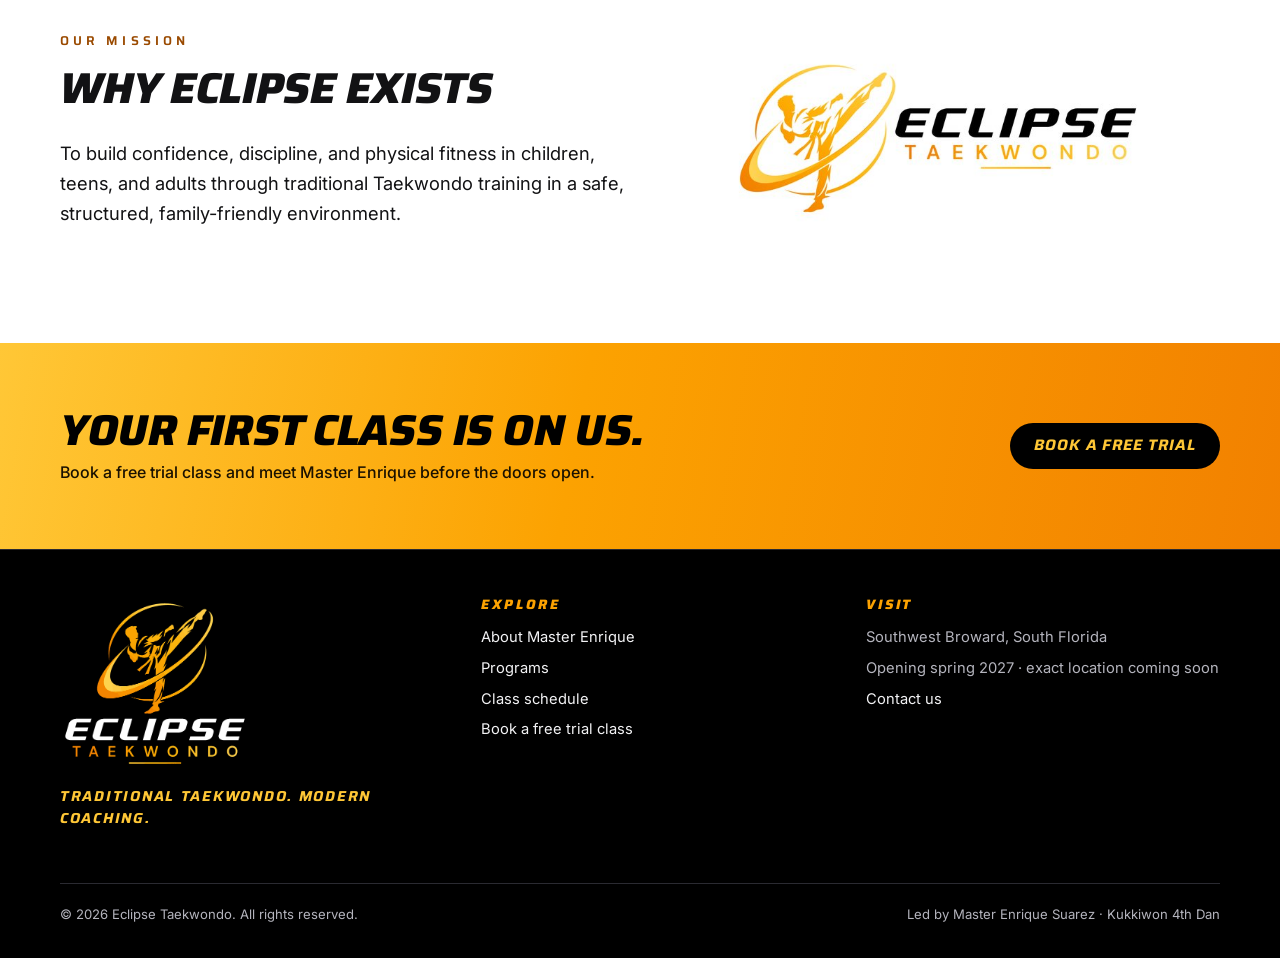
==== commit 67235d9a: "Remove email address from site; contact form shows sign-up note" ====
--- a/about.html
+++ b/about.html
@@ -163,7 +163,7 @@
         <ul>
           <li>Southwest Broward, South Florida</li>
           <li>Opening spring 2027 &middot; exact location coming soon</li>
-          <li><a href="mailto:enrique@eclipsetaekwondo.com">enrique@eclipsetaekwondo.com</a></li>
+          <li><a href="contact.html">Contact us</a></li>
         </ul>
       </div>
     </div>
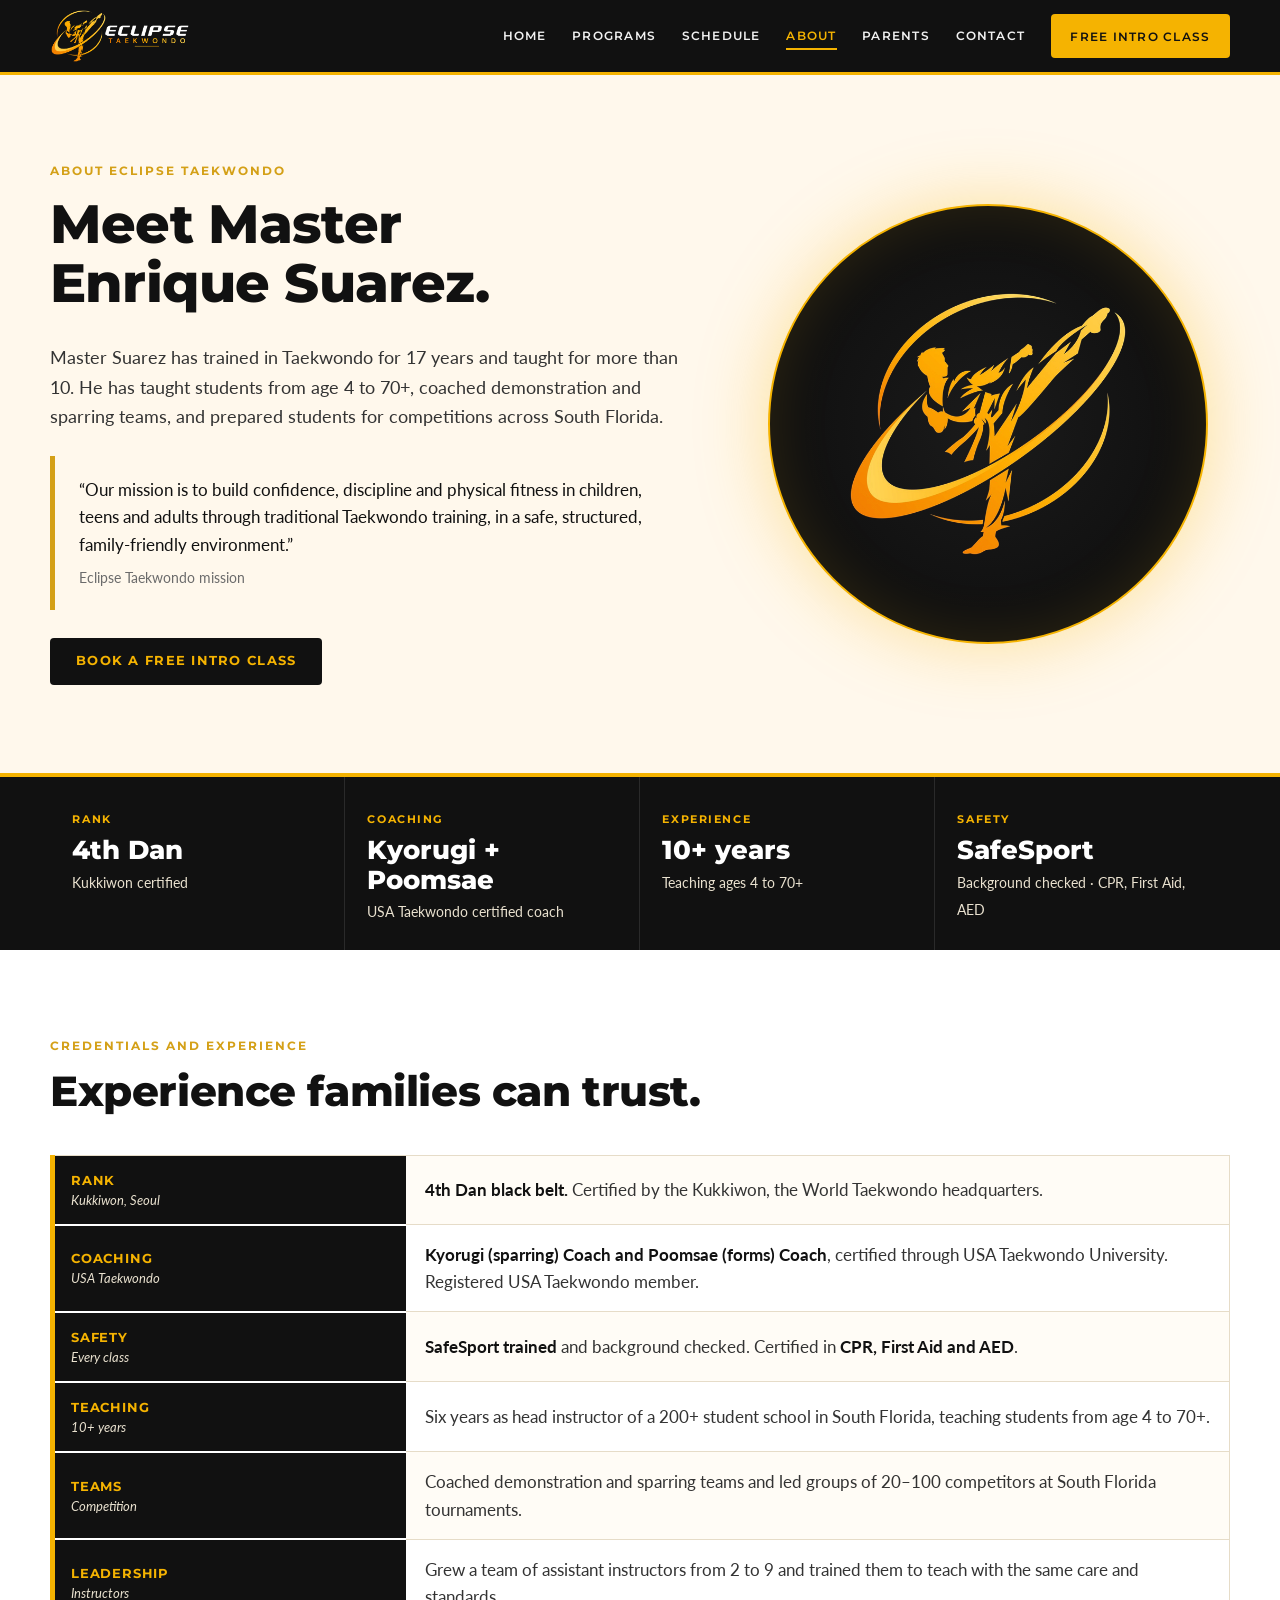
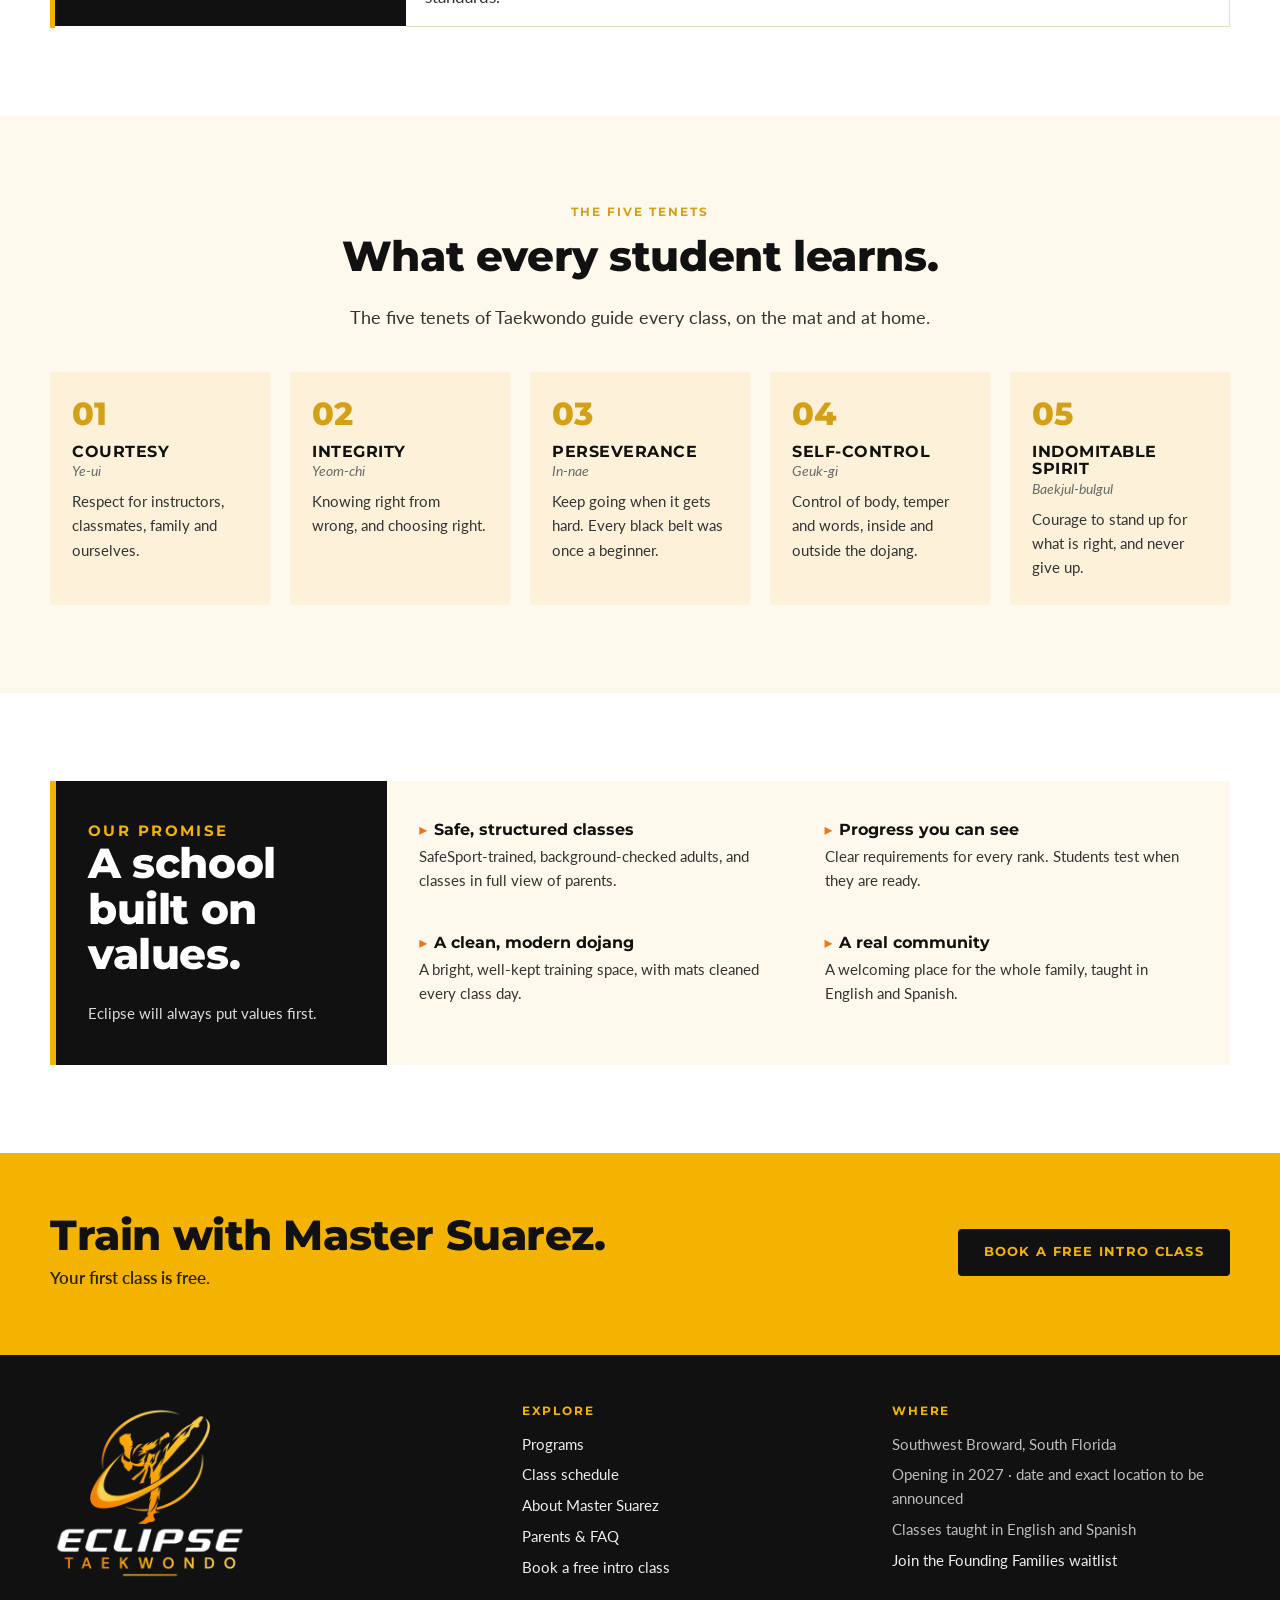
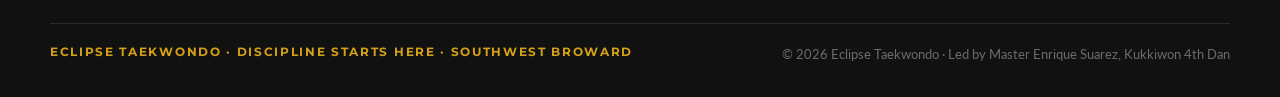
==== commit e58988cd: "Site v3: apply Design Guidelines (Enrique's WEBSITE INSTRUCTIONS)" ====
--- a/about.html
+++ b/about.html
@@ -1,178 +1,162 @@
-<!DOCTYPE html>
+<!doctype html>
 <html lang="en">
 <head>
   <meta charset="utf-8">
   <meta name="viewport" content="width=device-width, initial-scale=1">
-  <title>About Master Enrique Suarez · Eclipse Taekwondo</title>
-  <meta name="description" content="Master Enrique Suarez: Kukkiwon 4th Dan, USA Taekwondo certified sparring and forms coach, 10+ years teaching kids through adults.">
-  <meta name="theme-color" content="#000000">
-  <meta property="og:title" content="About Master Enrique Suarez · Eclipse Taekwondo">
-  <meta property="og:description" content="Master Enrique Suarez: Kukkiwon 4th Dan, USA Taekwondo certified sparring and forms coach, 10+ years teaching kids through adults.">
-  <meta property="og:image" content="assets/icon.png">
-  <link rel="icon" href="assets/favicon-64.png" type="image/png" sizes="64x64">
+  <title>About Master Enrique Suarez | Eclipse Taekwondo</title>
+  <meta name="description" content="Meet Master Enrique Suarez, Kukkiwon 4th Dan black belt and USA Taekwondo certified coach with 10+ years of teaching. Learn the values behind Eclipse Taekwondo.">
+  <meta name="theme-color" content="#111111">
+  <meta property="og:title" content="About Master Enrique Suarez | Eclipse Taekwondo">
+  <meta property="og:description" content="Meet Master Enrique Suarez, Kukkiwon 4th Dan black belt and USA Taekwondo certified coach with 10+ years of teaching. Learn the values behind Eclipse Taekwondo.">
+  <meta property="og:type" content="website">
+  <meta property="og:image" content="assets/og-image.jpg">
+  <link rel="icon" href="assets/favicon-64.png" type="image/png">
   <link rel="apple-touch-icon" href="assets/apple-touch-icon.png">
   <link rel="preconnect" href="https://fonts.googleapis.com">
   <link rel="preconnect" href="https://fonts.gstatic.com" crossorigin>
-  <link href="https://fonts.googleapis.com/css2?family=Inter:wght@400;500;600;700&family=Saira:ital,wght@0,600;0,700;0,800;1,600;1,700;1,800&display=swap" rel="stylesheet">
+  <link rel="stylesheet" href="https://fonts.googleapis.com/css2?family=Lato:ital,wght%400,400;0,700;1,400&family=Montserrat:wght%40600;700;800&display=swap">
   <link rel="stylesheet" href="css/styles.css">
 </head>
 <body>
-<a class="skip" href="#main">Skip to content</a>
-<header class="site-header">
-  <div class="wrap header-inner">
-    <a class="brand" href="index.html" aria-label="Eclipse Taekwondo home">
-      <img src="assets/logo-horizontal.png" width="600" height="245" alt="Eclipse Taekwondo">
-    </a>
-    <button class="menu-toggle" type="button" aria-expanded="false" aria-controls="site-nav" aria-label="Open menu"><span></span></button>
-    <nav class="nav" id="site-nav" aria-label="Main">
-      <a href="index.html">Home</a>
-      <a href="about.html" aria-current="page">About</a>
-      <a href="programs.html">Programs</a>
-      <a href="schedule.html">Schedule</a>
-      <a href="contact.html">Contact</a>
-      <a class="btn btn-primary" href="contact.html">Free trial class</a>
-    </nav>
-  </div>
-</header>
-<main id="main">
-  <section class="page-hero">
-    <div class="wrap">
-      <p class="kicker">About</p>
-      <h1>Master <span class="grad-text">Enrique Suarez</span></h1>
-      <p class="lede">Kukkiwon 4th Degree Black Belt. Founder and head instructor of Eclipse Taekwondo.</p>
+  <a class="skip" href="#main">Skip to content</a>
+  <header class="site-header">
+    <div class="wrap header-inner">
+      <a class="brand" href="index.html" aria-label="Eclipse Taekwondo home"><img src="assets/logo-h-k.png" alt="Eclipse Taekwondo" width="520" height="201"></a>
+      <button class="menu-toggle" type="button" aria-expanded="false" aria-controls="site-nav" aria-label="Open menu"><span></span></button>
+      <nav class="nav" id="site-nav" aria-label="Main">
+          <a href="index.html">Home</a>
+          <a href="programs.html">Programs</a>
+          <a href="schedule.html">Schedule</a>
+          <a href="about.html" aria-current="page">About</a>
+          <a href="parents.html">Parents</a>
+          <a href="contact.html">Contact</a>
+          <a class="btn btn-gold" href="contact.html">Free intro class</a>
+      </nav>
     </div>
-  </section>
+  </header>
 
-  <section class="section">
-    <div class="wrap split">
-      <div>
-        <p class="kicker">His story</p>
-        <h2>Ten years of building students and teams</h2>
-        <p>Master Enrique has taught Taekwondo for more than ten years, to students from four-year-olds in their first class to adults in their seventies. He started as an instructor at Yong-In Tiger Taekwondo in 2015 and became its Head Instructor in 2020. For six years he led every class in a program of more than 200 active students across all ages and skill levels.</p>
-        <p>Along the way he built the coaching team, growing the assistant-instructor group from two to nine, and coached the Demonstration and Sparring Teams. He has led groups of 20 to 100 competitors at competitions and championships around South Florida.</p>
-        <p>Eclipse Taekwondo is his own school: small classes, honest membership, and the traditional art taught with care.</p>
-        <div class="stats">
-          <div class="stat"><b>4th Dan</b><span>Kukkiwon, Seoul</span></div>
-          <div class="stat"><b>10+ years</b><span>Teaching kids to adults</span></div>
-          <div class="stat"><b>200+</b><span>Students in the program he led</span></div>
-          <div class="stat"><b>Ages 4&ndash;70+</b><span>Students he has taught</span></div>
+  <main id="main">
+    <section class="section section-cream">
+      <div class="wrap split wide-left">
+        <div>
+          <p class="kicker">About Eclipse Taekwondo</p>
+          <h1 style="font-size:clamp(2.1rem,5vw,3.4rem)">Meet Master<br>Enrique Suarez.</h1>
+          <p class="lede">Master Suarez has trained in Taekwondo for 17 years and taught for more than 10. He has taught students from age 4 to 70+, coached demonstration and sparring teams, and prepared students for competitions across South Florida.</p>
+          <div class="callout">
+            <p>&ldquo;Our mission is to build confidence, discipline and physical fitness in children, teens and adults through traditional Taekwondo training, in a safe, structured, family-friendly environment.&rdquo;</p>
+            <small>Eclipse Taekwondo mission</small>
+          </div>
+          <div class="actions"><a class="btn btn-black" href="contact.html">Book a free intro class</a></div>
+        </div>
+        <div class="glow-icon"><img src="assets/icon-k.png" alt="" width="560" height="534"></div>
+      </div>
+    </section>
+
+    <section class="statbar on-dark" aria-label="Credentials at a glance">
+      <div class="wrap grid g4">
+        <div class="stat"><span class="lbl">Rank</span><b>4th Dan</b><span>Kukkiwon certified</span></div>
+        <div class="stat"><span class="lbl">Coaching</span><b>Kyorugi + Poomsae</b><span>USA Taekwondo certified coach</span></div>
+        <div class="stat"><span class="lbl">Experience</span><b>10+ years</b><span>Teaching ages 4 to 70+</span></div>
+        <div class="stat"><span class="lbl">Safety</span><b>SafeSport</b><span>Background checked &middot; CPR, First Aid, AED</span></div>
+      </div>
+    </section>
+
+    <section class="section">
+      <div class="wrap">
+        <div class="section-head">
+          <p class="kicker">Credentials and experience</p>
+          <h2>Experience families can trust.</h2>
+        </div>
+        <table class="ltable">
+          <tbody>
+            <tr><th scope="row">Rank<small>Kukkiwon, Seoul</small></th><td><b>4th Dan black belt.</b> Certified by the Kukkiwon, the World Taekwondo headquarters.</td></tr>
+            <tr><th scope="row">Coaching<small>USA Taekwondo</small></th><td><b>Kyorugi (sparring) Coach and Poomsae (forms) Coach</b>, certified through USA Taekwondo University. Registered USA Taekwondo member.</td></tr>
+            <tr><th scope="row">Safety<small>Every class</small></th><td><b>SafeSport trained</b> and background checked. Certified in <b>CPR, First Aid and AED</b>.</td></tr>
+            <tr><th scope="row">Teaching<small>10+ years</small></th><td>Six years as head instructor of a 200+ student school in South Florida, teaching students from age 4 to 70+.</td></tr>
+            <tr><th scope="row">Teams<small>Competition</small></th><td>Coached demonstration and sparring teams and led groups of 20&ndash;100 competitors at South Florida tournaments.</td></tr>
+            <tr><th scope="row">Leadership<small>Instructors</small></th><td>Grew a team of assistant instructors from 2 to 9 and trained them to teach with the same care and standards.</td></tr>
+          </tbody>
+        </table>
+      </div>
+    </section>
+
+    <section class="section section-cream">
+      <div class="wrap">
+        <div class="section-head center">
+          <p class="kicker">The Five Tenets</p>
+          <h2>What every student learns.</h2>
+          <p class="lede">The five tenets of Taekwondo guide every class, on the mat and at home.</p>
+        </div>
+        <div class="grid g3" style="grid-template-columns:repeat(auto-fit,minmax(200px,1fr))">
+          <div class="tint"><span class="big">01</span><h3>Courtesy</h3><span class="ko">Ye-ui</span><p>Respect for instructors, classmates, family and ourselves.</p></div>
+          <div class="tint"><span class="big">02</span><h3>Integrity</h3><span class="ko">Yeom-chi</span><p>Knowing right from wrong, and choosing right.</p></div>
+          <div class="tint"><span class="big">03</span><h3>Perseverance</h3><span class="ko">In-nae</span><p>Keep going when it gets hard. Every black belt was once a beginner.</p></div>
+          <div class="tint"><span class="big">04</span><h3>Self-Control</h3><span class="ko">Geuk-gi</span><p>Control of body, temper and words, inside and outside the dojang.</p></div>
+          <div class="tint"><span class="big">05</span><h3>Indomitable Spirit</h3><span class="ko">Baekjul-bulgul</span><p>Courage to stand up for what is right, and never give up.</p></div>
         </div>
       </div>
-      <div class="emblem"><img src="assets/icon.png" width="512" height="512" alt="Eclipse Taekwondo emblem"></div>
-    </div>
-  </section>
+    </section>
 
-  <section class="section section-alt">
+    <section class="section">
+      <div class="wrap promise">
+        <div class="lead on-dark">
+          <p class="kicker">Our promise</p>
+          <h2>A school built on values.</h2>
+          <p style="color:#DDD;margin:0">Eclipse will always put values first.</p>
+        </div>
+        <div class="items">
+          <div><h3>Safe, structured classes</h3><p>SafeSport-trained, background-checked adults, and classes in full view of parents.</p></div>
+          <div><h3>Progress you can see</h3><p>Clear requirements for every rank. Students test when they are ready.</p></div>
+          <div><h3>A clean, modern dojang</h3><p>A bright, well-kept training space, with mats cleaned every class day.</p></div>
+          <div><h3>A real community</h3><p>A welcoming place for the whole family, taught in English and Spanish.</p></div>
+        </div>
+      </div>
+    </section>
+
+    <section class="cta-band">
+      <div class="wrap">
+        <div><h2>Train with Master Suarez.</h2><p>Your first class is free.</p></div>
+        <a class="btn btn-black" href="contact.html">Book a free intro class</a>
+      </div>
+    </section>
+
+  </main>
+
+  <footer class="site-footer">
     <div class="wrap">
-      <div class="section-head">
-        <p class="kicker">Credentials</p>
-        <h2>Certified, trained, background checked</h2>
+      <div class="footer-grid">
+        <div>
+          <img class="footer-logo" src="assets/logo-v-k.png" alt="Eclipse Taekwondo" width="420" height="378" loading="lazy">
+        </div>
+        <div>
+          <h2>Explore</h2>
+          <ul>
+            <li><a href="programs.html">Programs</a></li>
+            <li><a href="schedule.html">Class schedule</a></li>
+            <li><a href="about.html">About Master Suarez</a></li>
+            <li><a href="parents.html">Parents &amp; FAQ</a></li>
+            <li><a href="contact.html">Book a free intro class</a></li>
+          </ul>
+        </div>
+        <div>
+          <h2>Where</h2>
+          <ul>
+            <li>Southwest Broward, South Florida</li>
+            <li>Opening in 2027 &middot; date and exact location to be announced</li>
+            <li>Classes taught in English and Spanish</li>
+            <li><a href="contact.html#waitlist">Join the Founding Families waitlist</a></li>
+          </ul>
+        </div>
       </div>
-      <div class="grid grid-3">
-        <article class="card"><span class="tag">Rank</span><h3>4th Dan Black Belt</h3><p class="muted">Certified by the Kukkiwon, the World Taekwondo headquarters in Seoul, South Korea.</p></article>
-        <article class="card"><span class="tag">Coaching</span><h3>Kyorugi Coach</h3><p class="muted">USA Taekwondo University certified sparring coach.</p></article>
-        <article class="card"><span class="tag">Coaching</span><h3>Poomsae Coach</h3><p class="muted">USA Taekwondo University certified forms coach.</p></article>
-        <article class="card"><span class="tag">Safety</span><h3>CPR, First Aid &amp; AED</h3><p class="muted">Certified to respond on the mat.</p></article>
-        <article class="card"><span class="tag">Safe sport</span><h3>SafeSport &amp; background check</h3><p class="muted">SafeSport training completed. USOPC/NCSI background checked.</p></article>
-        <article class="card"><span class="tag">Membership</span><h3>USA Taekwondo</h3><p class="muted">Registered member of USA Taekwondo (USAT).</p></article>
+      <div class="footer-base">
+        <span class="brandline">Eclipse Taekwondo &middot; Discipline starts here &middot; Southwest Broward</span>
+        <span>&copy; <span data-year>2026</span> Eclipse Taekwondo &middot; Led by Master Enrique Suarez, Kukkiwon 4th Dan</span>
       </div>
     </div>
-  </section>
+  </footer>
 
-  <section class="section">
-    <div class="wrap">
-      <div class="section-head">
-        <p class="kicker">Experience</p>
-        <h2>Where he has taught</h2>
-      </div>
-      <ol class="timeline">
-        <li>
-          <span class="when">2020 &ndash; 2026</span>
-          <h3>Head Instructor</h3>
-          <p class="where">Yong-In Tiger Taekwondo</p>
-          <ul>
-            <li>Led a 200+ student program for ages 4 to 70+ across all skill levels, heading every class.</li>
-            <li>Designed and taught the daily curriculum, from beginners through black belt.</li>
-            <li>Coached the Demonstration Team and Sparring Team.</li>
-            <li>Led groups of 20&ndash;100 competitors at competitions and championships in South Florida.</li>
-            <li>Directed the team of instructors and assistants.</li>
-          </ul>
-        </li>
-        <li>
-          <span class="when">2017 &ndash; 2020</span>
-          <h3>President &amp; Head Instructor</h3>
-          <p class="where">University of Central Florida Taekwondo Team</p>
-          <ul>
-            <li>Grew membership by about 300% in two years and the competitive program by about 400%.</li>
-            <li>Led all team trainings, balancing large groups with each student&rsquo;s needs.</li>
-            <li>Built cross-training connections with other martial arts organizations and academies.</li>
-          </ul>
-        </li>
-        <li>
-          <span class="when">2015 &ndash; 2020</span>
-          <h3>Instructor</h3>
-          <p class="where">Yong-In Tiger Taekwondo</p>
-          <ul>
-            <li>Taught daily classes, keeping beginners and advanced students progressing together.</li>
-            <li>Grew the assistant-instructor team from 2 to 9 and mentored them on class flow and floor standards.</li>
-          </ul>
-        </li>
-      </ol>
-    </div>
-  </section>
+  <div class="mobile-bar"><a class="btn btn-gold" href="contact.html">Book a free intro class</a></div>
 
-  <section class="section section-light">
-    <div class="wrap split">
-      <div>
-        <p class="kicker">Our mission</p>
-        <h2>Why Eclipse exists</h2>
-        <p class="lede" style="color:var(--paper-ink)">To build confidence, discipline, and physical fitness in children, teens, and adults through traditional Taekwondo training in a safe, structured, family-friendly environment.</p>
-      </div>
-      <img src="assets/logo-horizontal-white.jpg" width="600" height="245" alt="Eclipse Taekwondo logo" style="max-width:420px;margin-inline:auto">
-    </div>
-  </section>
-
-  <section class="cta-band">
-    <div class="wrap">
-      <div>
-        <h2>Your first class is on us.</h2>
-        <p>Book a free trial class and meet Master Enrique before the doors open.</p>
-      </div>
-      <a class="btn btn-dark" href="contact.html">Book a free trial</a>
-    </div>
-  </section>
-</main>
-<footer class="site-footer">
-  <div class="wrap">
-    <div class="footer-grid">
-      <div>
-        <img class="footer-logo" src="assets/logo-vertical.png" width="500" height="449" alt="Eclipse Taekwondo">
-        <p class="tagline" style="margin-top:1rem">Traditional Taekwondo. Modern coaching.</p>
-      </div>
-      <div>
-        <h2>Explore</h2>
-        <ul>
-          <li><a href="about.html">About Master Enrique</a></li>
-          <li><a href="programs.html">Programs</a></li>
-          <li><a href="schedule.html">Class schedule</a></li>
-          <li><a href="contact.html">Book a free trial class</a></li>
-        </ul>
-      </div>
-      <div>
-        <h2>Visit</h2>
-        <ul>
-          <li>Southwest Broward, South Florida</li>
-          <li>Opening spring 2027 &middot; exact location coming soon</li>
-          <li><a href="contact.html">Contact us</a></li>
-        </ul>
-      </div>
-    </div>
-    <div class="footer-base">
-      <span>&copy; <span data-year>2026</span> Eclipse Taekwondo. All rights reserved.</span>
-      <span>Led by Master Enrique Suarez &middot; Kukkiwon 4th Dan</span>
-    </div>
-  </div>
-</footer>
-<script src="js/main.js"></script>
+  <script src="js/main.js"></script>
 </body>
 </html>
--- a/css/styles.css
+++ b/css/styles.css
@@ -1,178 +1,364 @@
-/* Eclipse Taekwondo — colors sampled from the official logo JPGs */
+/* Eclipse Taekwondo website styles.
+   Colors, fonts and patterns follow "Eclipse Taekwondo — Design Guidelines":
+   Montserrat (headings, labels) + Lato (body); Eclipse Black, Gold Bright / Gold Deep,
+   cream neutrals, belt colors and the soft schedule pastels. */
 :root{
-  --black:#000;--ink:#0A0A0C;--panel:#141417;--panel-2:#1C1C21;--line:#2A2A31;
-  --white:#FFFFFF;--text:#F2F2F4;--muted:#B4B4BD;
-  --gold-light:#FFC736;--gold:#FCA201;--orange:#F28100;
-  --grad:linear-gradient(100deg,#FFC736 0%,#FCA201 45%,#F28100 100%);
-  --paper:#FFFFFF;--paper-ink:#121214;--paper-muted:#4A4A52;--orange-dark:#9A4A00;
-  --radius:14px;--wrap:1160px;
-  --display:"Saira",system-ui,sans-serif;--body:"Inter",system-ui,-apple-system,"Segoe UI",sans-serif;
+  --black:#111111;--charcoal:#222222;--gold:#F5B301;--gold-deep:#D4A017;--orange:#E87722;--white:#FFFFFF;
+  --cream:#FFF8EC;--cream-deep:#FDF1DA;--ivory:#FFFCF6;--linen:#FBF7EF;--gold-tint:#FFF3D1;
+  --sand:#E6DCC8;--warm-gray:#F2EEE6;--light-gray:#F7F7F7;--border-gray:#BFBFBF;--dash:#BDBDBD;
+  --text:#111111;--text-2:#333333;--caption:#4A4A4A;--muted:#6B6B6B;--on-black:#E9E1CF;--bronze:#8A7A55;--kicker-light:#5A4A10;
+  --belt-white:#F2EEE5;--belt-yellow:#F7D046;--belt-green:#3E8E41;--belt-blue:#2563A8;--belt-red:#C0392B;
+  --c-little:#DCEAFB;--c-wy:#FFF1BF;--c-gb:#D5EFE0;--c-rr:#F9D6D2;--c-bb:#D3D7DE;--c-ta:#E6DDF5;--c-fam:#FFDDB8;
+  --wrap:1180px;--r:6px;
+  --display:"Montserrat",system-ui,-apple-system,"Segoe UI",sans-serif;
+  --body:"Lato",system-ui,-apple-system,"Segoe UI",sans-serif;
 }
 *,*::before,*::after{box-sizing:border-box}
 html{scroll-behavior:smooth}
-body{margin:0;background:var(--ink);color:var(--text);font:400 1rem/1.65 var(--body);-webkit-font-smoothing:antialiased}
+body{margin:0;background:var(--white);color:var(--text);font:400 1.0625rem/1.6 var(--body);-webkit-font-smoothing:antialiased}
 img{max-width:100%;height:auto;display:block}
-a{color:var(--gold)}a:hover{color:var(--gold-light)}
-:focus-visible{outline:3px solid var(--gold-light);outline-offset:3px;border-radius:4px}
-.skip{position:absolute;left:-999px;top:0;background:var(--gold);color:#000;padding:.6rem 1rem;z-index:100;font-weight:700}
+a{color:#1155CC}
+:focus-visible{outline:3px solid var(--gold);outline-offset:3px}
+.skip{position:absolute;left:-999px;top:0;background:var(--gold);color:var(--black);padding:.6rem 1rem;z-index:200;font:700 .9rem var(--display)}
 .skip:focus{left:1rem;top:1rem}
 .wrap{width:min(100% - 2.5rem,var(--wrap));margin-inline:auto}
-h1,h2,h3{font-family:var(--display);font-style:italic;font-weight:800;line-height:1.08;letter-spacing:-.01em;margin:0 0 .6em;text-transform:uppercase}
-h1{font-size:clamp(2.2rem,7vw,4.4rem)}
-h2{font-size:clamp(1.7rem,4.5vw,2.7rem)}
-h3{font-size:1.25rem;letter-spacing:0}
+h1,h2,h3,h4{font-family:var(--display);font-weight:800;line-height:1.1;margin:0 0 .55em;color:inherit}
+h1{font-size:clamp(2.3rem,6vw,4rem);letter-spacing:-.015em}
+h2{font-size:clamp(1.75rem,3.6vw,2.6rem);letter-spacing:-.01em}
+h3{font-size:1.2rem;font-weight:700}
 p{margin:0 0 1em}
-.grad-text{background:var(--grad);-webkit-background-clip:text;background-clip:text;color:transparent}
-.kicker{font-family:var(--display);font-weight:600;letter-spacing:.32em;text-transform:uppercase;font-size:.8rem;color:var(--gold);margin:0 0 .9rem}
-.lede{font-size:1.15rem;color:var(--text)}
-.muted{color:var(--muted)}
+.gold{color:var(--gold)}
+.gold-deep{color:var(--gold-deep)}
+.kicker{font:700 .78rem/1.3 var(--display);text-transform:uppercase;letter-spacing:.16em;color:var(--gold-deep);margin:0 0 .9rem}
+.on-dark .kicker,.kicker.on-dark{color:var(--gold)}
+.lede{font-size:1.15rem;line-height:1.6;color:var(--text-2);max-width:40rem}
+.on-dark .lede{color:#E6E6E6}
+.muted{color:var(--caption)}
+.rule{width:64px;height:4px;background:var(--gold);border:0;margin:0 0 1.5rem}
+.center{text-align:center}.center .rule{margin-inline:auto}.center .lede{margin-inline:auto}
+
 /* Buttons */
-.btn{display:inline-flex;align-items:center;justify-content:center;gap:.5rem;padding:.85rem 1.4rem;border-radius:999px;font:700 .95rem/1 var(--display);font-style:italic;letter-spacing:.06em;text-transform:uppercase;text-decoration:none;border:2px solid transparent;cursor:pointer;transition:transform .15s,filter .15s,background .15s}
-.btn-primary{background:var(--grad);color:#000}
-.btn-primary:hover{color:#000;filter:brightness(1.08);transform:translateY(-1px)}
-.btn-ghost{border-color:var(--gold);color:var(--gold-light);background:transparent}
-.btn-ghost:hover{background:rgba(252,162,1,.12);color:var(--white)}
-.btn-dark{background:#000;color:var(--gold-light)}
-.btn-dark:hover{color:var(--white)}
+.btn{display:inline-flex;align-items:center;justify-content:center;gap:.5rem;padding:.95rem 1.5rem;border-radius:4px;border:2px solid transparent;
+  font:700 .8rem/1 var(--display);text-transform:uppercase;letter-spacing:.1em;text-decoration:none;cursor:pointer;transition:background .15s,color .15s,border-color .15s}
+.btn-gold{background:var(--gold);color:var(--black)}.btn-gold:hover{background:#FFC329;color:var(--black)}
+.btn-black{background:var(--black);color:var(--gold)}.btn-black:hover{background:#000;color:#FFC329}
+.btn-line{border-color:var(--gold);color:var(--gold);background:transparent}.btn-line:hover{background:var(--gold);color:var(--black)}
+.btn-line-dark{border-color:var(--black);color:var(--black);background:transparent}.btn-line-dark:hover{background:var(--black);color:var(--gold)}
+.actions{display:flex;flex-wrap:wrap;gap:.8rem;margin-top:1.75rem}
+
 /* Header */
-.site-header{position:sticky;top:0;z-index:50;background:rgba(0,0,0,.92);backdrop-filter:blur(8px);border-bottom:1px solid var(--line)}
+.site-header{position:sticky;top:0;z-index:50;background:var(--black);border-bottom:3px solid var(--gold)}
 .header-inner{display:flex;align-items:center;justify-content:space-between;gap:1rem;min-height:72px}
-.brand img{width:170px}
-.menu-toggle{display:inline-flex;align-items:center;justify-content:center;width:46px;height:46px;border-radius:10px;border:1px solid var(--line);background:var(--panel);cursor:pointer}
-.menu-toggle span,.menu-toggle span::before,.menu-toggle span::after{display:block;width:20px;height:2px;background:var(--gold-light);position:relative;transition:.2s}
-.menu-toggle span::before,.menu-toggle span::after{content:"";position:absolute;left:0}
-.menu-toggle span::before{top:-6px}.menu-toggle span::after{top:6px}
+.brand img{height:54px;width:auto}
+.nav{display:flex;align-items:center;gap:1.6rem}
+.nav a{font:600 .78rem var(--display);text-transform:uppercase;letter-spacing:.1em;color:#F2F2F2;text-decoration:none;padding:.35rem 0;border-bottom:2px solid transparent}
+.nav a:hover{color:var(--gold)}
+.nav a[aria-current="page"]{color:var(--gold);border-bottom-color:var(--gold)}
+.nav a.btn{padding:.8rem 1.1rem;border-bottom:2px solid transparent;color:var(--black)}
+.nav a.btn:hover{color:var(--black)}
+.menu-toggle{display:none;background:none;border:0;width:44px;height:44px;cursor:pointer;position:relative}
+.menu-toggle span,.menu-toggle span::before,.menu-toggle span::after{position:absolute;left:10px;width:24px;height:2px;background:var(--gold);content:"";transition:transform .2s}
+.menu-toggle span{top:21px}.menu-toggle span::before{top:-7px;left:0}.menu-toggle span::after{top:7px;left:0}
 .menu-toggle[aria-expanded="true"] span{background:transparent}
-.menu-toggle[aria-expanded="true"] span::before{top:0;transform:rotate(45deg)}
-.menu-toggle[aria-expanded="true"] span::after{top:0;transform:rotate(-45deg)}
-.nav{display:none;position:absolute;left:0;right:0;top:100%;background:#000;border-bottom:1px solid var(--line);padding:.75rem 1.25rem 1.25rem;flex-direction:column;gap:.25rem}
-.nav.is-open{display:flex}
-.nav a{color:var(--text);text-decoration:none;font:600 1rem var(--display);letter-spacing:.08em;text-transform:uppercase;padding:.7rem .25rem;border-bottom:1px solid var(--line)}
-.nav a[aria-current="page"]{color:var(--gold)}
-.nav a.btn{margin-top:.75rem;border-bottom:0;color:#000;padding:.85rem 1.4rem}
-@media (min-width:960px){
-  .menu-toggle{display:none}
-  .nav{display:flex;position:static;flex-direction:row;align-items:center;gap:1.4rem;padding:0;border:0;background:none}
-  .nav a{border:0;padding:.3rem 0;font-size:.85rem}
-  .nav a:not(.btn):hover{color:var(--gold-light)}
-  .nav a[aria-current="page"]{box-shadow:inset 0 -2px 0 var(--gold)}
-  .nav a.btn{margin:0;padding:.7rem 1.1rem}
-  .brand img{width:200px}
+.menu-toggle[aria-expanded="true"] span::before{transform:translateY(7px) rotate(45deg)}
+.menu-toggle[aria-expanded="true"] span::after{transform:translateY(-7px) rotate(-45deg)}
+@media (max-width:960px){
+  .menu-toggle{display:block}
+  .brand img{height:44px}
+  .nav{display:none;position:absolute;left:0;right:0;top:100%;flex-direction:column;align-items:stretch;gap:0;background:var(--black);border-bottom:3px solid var(--gold);padding:.5rem 1.25rem 1.25rem}
+  .nav.is-open{display:flex}
+  .nav a{padding:.95rem 0;border-bottom:1px solid #2A2A2A;font-size:.85rem}
+  .nav a[aria-current="page"]{border-bottom-color:#2A2A2A}
+  .nav a.btn{margin-top:1rem;border:0}
 }
+
+/* Belt stripe (white · yellow · green · blue · red · black) */
+.belt-bar{display:grid;grid-template-columns:repeat(6,1fr);height:8px}
+.belt-bar span:nth-child(1){background:var(--belt-white)}.belt-bar span:nth-child(2){background:var(--belt-yellow)}
+.belt-bar span:nth-child(3){background:var(--belt-green)}.belt-bar span:nth-child(4){background:var(--belt-blue)}
+.belt-bar span:nth-child(5){background:var(--belt-red)}.belt-bar span:nth-child(6){background:var(--black)}
+
+/* Hero */
+.hero{background:var(--black);color:var(--white);position:relative;overflow:hidden}
+.hero-inner{display:grid;gap:2.5rem;align-items:center;padding:clamp(3rem,7vw,5.5rem) 0}
+@media (min-width:900px){.hero-inner{grid-template-columns:1.05fr .95fr}}
+.hero h1 .gold{display:block}
+.chips{display:flex;flex-wrap:wrap;gap:.6rem;margin-top:2rem;padding:0;list-style:none}
+.chips li{border:1px solid #333;padding:.5rem .8rem;font:600 .78rem var(--display);color:#EDEDED}
+.chips li::before{content:"\25B8";color:var(--gold);margin-right:.45rem}
+.hero-photo{position:relative;margin:0 1rem 1rem 0}
+.hero-photo::after{content:"";position:absolute;inset:1rem -1rem -1rem 1rem;border:2px solid var(--gold);z-index:0}
+.hero-photo img{position:relative;z-index:1;width:100%;aspect-ratio:4/5;object-fit:cover;object-position:50% 30%}
+.hero-tag{position:absolute;z-index:2;left:-1rem;bottom:2rem;background:var(--black);border-left:4px solid var(--gold);padding:.7rem 1rem;font:600 .85rem var(--body);color:var(--white)}
+.hero-tag b{display:block;font:700 .7rem var(--display);letter-spacing:.14em;text-transform:uppercase;color:var(--gold)}
+.page-hero{background:var(--black);color:var(--white);padding:clamp(2.75rem,6vw,4.5rem) 0}
+.page-hero h1{font-size:clamp(2.1rem,5vw,3.4rem)}
+.page-hero .lede{margin-bottom:0}
+.page-hero.has-glow{position:relative;overflow:hidden}
+.page-hero.has-glow::after{content:"";position:absolute;right:-140px;top:50%;width:520px;height:520px;transform:translateY(-50%);border-radius:50%;border:2px solid rgba(245,179,1,.8);box-shadow:0 0 80px rgba(245,179,1,.35),inset 0 0 80px rgba(245,179,1,.12);pointer-events:none}
+.page-hero.has-glow .wrap{position:relative;z-index:1}
+@media (max-width:700px){.page-hero.has-glow::after{width:300px;height:300px;right:-150px;opacity:.6}}
+
 /* Sections */
-.section{padding:clamp(3.5rem,8vw,6rem) 0}
-.section-alt{background:var(--panel)}
-.section-light{background:var(--paper);color:var(--paper-ink)}
-.section-light .kicker{color:var(--orange-dark)}
-.section-light .muted,.section-light p{color:var(--paper-muted)}
-.section-light h2,.section-light h3{color:var(--paper-ink)}
-.section-head{max-width:720px;margin-bottom:2.5rem}
+.section{padding:clamp(3.25rem,7vw,5.5rem) 0}
+.section-cream{background:var(--cream)}
+.section-black{background:var(--black);color:var(--white)}
+.section-head{max-width:46rem;margin-bottom:2.5rem}
+.section-head.center{margin-inline:auto}
+.section-head .lede{margin-bottom:0}
+.head-row{display:flex;flex-wrap:wrap;align-items:flex-end;justify-content:space-between;gap:1rem 2rem;margin-bottom:2.25rem}
+.head-row .section-head{margin-bottom:0}
 .grid{display:grid;gap:1.25rem}
-@media (min-width:640px){.grid-2{grid-template-columns:repeat(2,1fr)}.grid-3{grid-template-columns:repeat(2,1fr)}}
-@media (min-width:960px){.grid-3{grid-template-columns:repeat(3,1fr)}.grid-5{grid-template-columns:repeat(5,1fr)}}
-.card{background:var(--panel-2);border:1px solid var(--line);border-radius:var(--radius);padding:1.5rem;position:relative;overflow:hidden}
-.card::before{content:"";position:absolute;inset:0 0 auto 0;height:3px;background:var(--grad)}
-.card h3{margin-bottom:.4rem}
-.card p:last-child{margin-bottom:0}
-.card .tag{display:inline-block;font:700 .72rem var(--display);letter-spacing:.14em;text-transform:uppercase;color:var(--gold);margin-bottom:.6rem}
-.section-light .card{background:#fff;border-color:#E3E3E8;box-shadow:0 6px 24px rgba(0,0,0,.06)}
-.section-light .card .tag{color:var(--orange-dark)}
-/* Hero */
-.hero{position:relative;overflow:hidden;background:radial-gradient(1200px 600px at 75% 40%,rgba(242,129,0,.20),transparent 60%),radial-gradient(700px 400px at 15% 100%,rgba(252,162,1,.10),transparent 60%),#000;padding:clamp(3rem,8vw,6rem) 0}
-.hero::after{content:"";position:absolute;width:900px;height:900px;right:-300px;top:50%;transform:translateY(-50%) rotate(-18deg);border-radius:50%;border:2px solid rgba(252,162,1,.18);border-left-color:transparent;border-bottom-color:transparent;pointer-events:none}
-.hero-inner{position:relative;z-index:1;display:grid;gap:2rem;align-items:center}
-.hero-icon{width:min(78vw,340px);margin-inline:auto;filter:drop-shadow(0 0 40px rgba(242,129,0,.35))}
-.hero-badge{display:inline-flex;align-items:center;gap:.55rem;border:1px solid rgba(252,162,1,.5);border-radius:999px;padding:.4rem .95rem;font:600 .82rem var(--display);letter-spacing:.12em;text-transform:uppercase;color:var(--gold-light);margin-bottom:1.25rem}
-.hero-badge::before{content:"";width:8px;height:8px;border-radius:50%;background:var(--grad);box-shadow:0 0 10px var(--orange)}
-.hero p.lede{max-width:560px;color:#DCDCE2}
-.actions{display:flex;flex-wrap:wrap;gap:.8rem;margin-top:1.6rem}
-@media (min-width:860px){.hero-inner{grid-template-columns:1.2fr .8fr}.hero-icon{width:100%;max-width:420px}}
-.page-hero{background:radial-gradient(900px 400px at 85% 0%,rgba(242,129,0,.18),transparent 60%),#000;padding:clamp(3rem,7vw,5rem) 0 clamp(2rem,5vw,3rem);border-bottom:1px solid var(--line)}
-.page-hero p{max-width:640px;color:#DCDCE2}
-/* Feature list */
-.why{display:grid;gap:1rem}
-@media (min-width:640px){.why{grid-template-columns:repeat(2,1fr)}}
-@media (min-width:1000px){.why{grid-template-columns:repeat(3,1fr)}}
-.why li{list-style:none;display:flex;gap:1rem;align-items:flex-start;background:var(--panel-2);border:1px solid var(--line);border-radius:var(--radius);padding:1.25rem}
-.why{padding:0;margin:0}
-.why .num{flex:0 0 auto;font:800 italic 1.6rem/1 var(--display);background:var(--grad);-webkit-background-clip:text;background-clip:text;color:transparent;min-width:2.2rem}
-.why h3{font-size:1.05rem;margin:0 0 .25rem}
-.why p{margin:0;color:var(--muted);font-size:.95rem}
-/* Tenets */
-.tenets{display:grid;gap:.75rem;padding:0;margin:0;list-style:none;counter-reset:t}
-@media (min-width:640px){.tenets{grid-template-columns:repeat(5,1fr)}}
-.tenets li{counter-increment:t;text-align:center;padding:1.4rem .75rem;border-radius:var(--radius);background:#fff;border:1px solid #E3E3E8}
-.tenets li::before{content:counter(t,decimal-leading-zero);display:block;font:800 italic 1rem var(--display);color:var(--orange-dark);margin-bottom:.35rem}
-.tenets strong{display:block;font:800 italic 1.05rem/1.2 var(--display);text-transform:uppercase;color:var(--paper-ink)}
-.tenets span{display:block;font-size:.85rem;color:var(--paper-muted);margin-top:.35rem}
-/* Teaser / split */
-.split{display:grid;gap:2rem;align-items:center}
-@media (min-width:860px){.split{grid-template-columns:1fr 1fr}}
-.emblem{border-radius:var(--radius);background:radial-gradient(circle at 50% 45%,rgba(242,129,0,.25),transparent 65%),#000;border:1px solid var(--line);padding:2.5rem;display:grid;place-items:center}
-.emblem img{width:min(100%,320px)}
-.stats{display:grid;grid-template-columns:repeat(2,1fr);gap:1rem;margin:1.5rem 0}
-.stat{border-left:3px solid var(--gold);padding-left:.9rem}
-.stat b{display:block;font:800 italic 1.6rem/1.1 var(--display);color:var(--white)}
-.stat span{font-size:.85rem;color:var(--muted)}
-.checks{list-style:none;padding:0;margin:0;display:grid;gap:.6rem}
-.checks li{position:relative;padding-left:1.8rem}
-.checks li::before{content:"";position:absolute;left:0;top:.45em;width:12px;height:12px;border-radius:50%;background:var(--grad);box-shadow:0 0 0 3px rgba(252,162,1,.18)}
-.timeline{list-style:none;padding:0;margin:0;display:grid;gap:1.25rem}
-.timeline li{border:1px solid var(--line);background:var(--panel-2);border-radius:var(--radius);padding:1.4rem 1.5rem}
-.timeline .when{font:700 .8rem var(--display);letter-spacing:.14em;text-transform:uppercase;color:var(--gold)}
-.timeline h3{margin:.3rem 0 .2rem}
-.timeline .where{color:var(--muted);margin-bottom:.75rem}
-.timeline ul{margin:0;padding-left:1.1rem;color:#DCDCE2}
-.timeline ul li{border:0;background:none;padding:0;margin:.3rem 0}
+@media (min-width:640px){.g2{grid-template-columns:repeat(2,1fr)}.g4{grid-template-columns:repeat(2,1fr)}}
+@media (min-width:900px){.g3{grid-template-columns:repeat(3,1fr)}.g4{grid-template-columns:repeat(4,1fr)}}
+
+/* Pillar strip (Discipline · Confidence · Safety · Progress) */
+.pillars{background:var(--cream);border-bottom:3px solid var(--gold)}
+.pillars .grid{gap:0}
+.pillar{padding:1.6rem 1.4rem;border-right:1px solid var(--sand)}
+.pillar:last-child{border-right:0}
+.pillar .num{font:800 .8rem var(--display);color:var(--gold-deep)}
+.pillar h3{text-transform:uppercase;font-size:1.02rem;letter-spacing:.04em;margin:.3rem 0 .4rem}
+.pillar p{font-size:.95rem;color:var(--text-2);margin:0}
+@media (max-width:899px){.pillar{border-right:0;border-bottom:1px solid var(--sand)}}
+
+/* Cards */
+.card{background:var(--white);border-top:4px solid var(--gold);box-shadow:0 1px 2px rgba(17,17,17,.06),0 8px 24px rgba(17,17,17,.06);padding:1.6rem 1.5rem}
+.card p{color:var(--text-2);margin:0}
+.card h3{margin-bottom:.5rem}
+.tint{background:var(--cream-deep);padding:1.6rem 1.4rem}
+.tint .big{font:800 2rem/1 var(--display);color:var(--gold-deep);display:block;margin-bottom:.8rem}
+.tint h3{text-transform:uppercase;font-size:1rem;letter-spacing:.03em;margin-bottom:.2rem}
+.tint .ko{display:block;font:italic .85rem var(--body);color:var(--muted);margin-bottom:.6rem}
+.tint p{font-size:.95rem;color:var(--text-2);margin:0}
+.numbox{display:inline-grid;place-items:center;width:38px;height:38px;background:var(--black);color:var(--gold);font:800 .85rem var(--display);margin-bottom:.9rem}
+
+/* Program tiles (dark, belt-colored top edge) */
+.tiles{display:grid;gap:1rem;grid-template-columns:repeat(auto-fill,minmax(250px,1fr))}
+.tile{display:block;background:var(--black);color:var(--white);text-decoration:none;padding:1.15rem 1.2rem 1.25rem;border-top:5px solid var(--gold);transition:transform .15s}
+.tile:hover{transform:translateY(-2px);color:var(--white)}
+.tile b{display:block;font:700 1.02rem var(--display)}
+.tile small{display:block;font:700 .7rem var(--display);letter-spacing:.12em;text-transform:uppercase;color:var(--gold);margin-top:.3rem}
+.t-white{border-top-color:var(--belt-white)}.t-yellow{border-top-color:var(--belt-yellow)}.t-green{border-top-color:var(--belt-green)}
+.t-blue{border-top-color:var(--belt-blue)}.t-red{border-top-color:var(--belt-red)}.t-black{border-top-color:#555}.t-orange{border-top-color:var(--orange)}.t-gold{border-top-color:var(--gold)}
+
+/* Founding Families */
+.split{display:grid;gap:2.5rem;align-items:center}
+@media (min-width:900px){.split{grid-template-columns:1fr 1fr}.split.wide-left{grid-template-columns:1.15fr .85fr}}
+.perks{list-style:none;margin:1.5rem 0 0;padding:0;display:grid;gap:.75rem}
+.perks li{background:var(--white);border-left:4px solid var(--gold);padding:.9rem 1.1rem;box-shadow:0 1px 2px rgba(17,17,17,.05)}
+.perks b{display:block;font:700 .98rem var(--display)}
+.perks span{font-size:.93rem;color:var(--caption)}
+.panel{background:var(--black);color:var(--white);border-top:4px solid var(--gold);padding:clamp(1.6rem,4vw,2.4rem)}
+.panel h2,.panel h3{color:var(--white)}
+.panel p{color:#D9D9D9}
+.ticks{list-style:none;padding:0;margin:1.2rem 0 1.6rem}
+.ticks li{padding:.55rem 0;border-bottom:1px solid #2C2C2C;color:#EEE}
+.ticks li::before{content:"\2713";color:var(--gold);font-weight:700;margin-right:.6rem}
+
+/* Bullets with orange arrow */
+.arrows{list-style:none;padding:0;margin:0;display:grid;gap:.55rem}
+.arrows li{padding-left:1.4rem;position:relative}
+.arrows li::before{content:"\25B8";position:absolute;left:0;top:0;color:var(--orange)}
+
+/* Photo gallery */
+.gallery{display:grid;gap:.75rem;grid-template-columns:repeat(2,1fr)}
+@media (min-width:900px){.gallery{grid-template-columns:1.3fr 1fr 1fr;grid-template-rows:260px 260px}.gallery figure:first-child{grid-row:span 2}}
+.gallery figure{margin:0;overflow:hidden;background:#000}
+.gallery img{width:100%;height:100%;object-fit:cover;min-height:180px}
+
+/* Photo frame (single) */
+.frame{position:relative;margin:0 1rem 1rem 0}
+.frame::after{content:"";position:absolute;inset:1rem -1rem -1rem 1rem;border:2px solid var(--gold);z-index:0}
+.frame img{position:relative;z-index:1;width:100%;object-fit:cover}
+.glow-icon{display:grid;place-items:center;aspect-ratio:1;max-width:440px;margin-inline:auto;border-radius:50%;background:radial-gradient(circle at 50% 50%,#1b1b1b 0,#111 60%);border:2px solid var(--gold);box-shadow:0 0 70px rgba(245,179,1,.35),inset 0 0 60px rgba(245,179,1,.12)}
+.glow-icon img{width:68%}
+
+/* Stat bar (black) */
+.statbar{background:var(--black);color:var(--white);border-top:4px solid var(--gold)}
+.statbar .grid{gap:0}
+.statbar .stat{padding:1.6rem 1.4rem;border-right:1px solid #2A2A2A}
+.statbar .stat:last-child{border-right:0}
+.statbar .lbl{font:700 .7rem var(--display);letter-spacing:.14em;text-transform:uppercase;color:var(--gold)}
+.statbar b{display:block;font:800 1.6rem/1.15 var(--display);margin:.35rem 0 .2rem}
+.statbar span{font-size:.9rem;color:var(--on-black)}
+@media (max-width:899px){.statbar .stat{border-right:0;border-bottom:1px solid #2A2A2A}}
+
+/* Label table: black label column + content column */
+.ltable{width:100%;border-collapse:collapse;border:1px solid var(--sand)}
+.ltable th{width:30%;background:var(--black);color:var(--gold);border-left:5px solid var(--gold);border-bottom:2px solid var(--white);text-align:left;vertical-align:middle;padding:1rem 1rem;font:700 .82rem var(--display);text-transform:uppercase;letter-spacing:.06em}
+.ltable th small{display:block;font:italic 400 .8rem var(--body);text-transform:none;letter-spacing:0;color:var(--on-black);margin-top:.25rem}
+.ltable td{padding:1rem 1.2rem;border-bottom:1px solid var(--sand);vertical-align:middle;color:var(--text-2)}
+.ltable tr:nth-child(odd) td{background:var(--ivory)}
+.ltable td b{color:var(--text)}
+@media (max-width:640px){.ltable th,.ltable td{display:block;width:100%}.ltable th{border-bottom:0}}
+
+/* Intro / callout box */
+.callout{background:var(--cream);border-left:5px solid var(--gold-deep);padding:1.25rem 1.5rem;margin:1.5rem 0}
+.callout p{margin:0;font-size:1.08rem;color:var(--text)}
+.callout small{display:block;margin-top:.6rem;color:var(--muted);font-size:.85rem}
+
+/* Promise block */
+.promise{display:grid}
+@media (min-width:900px){.promise{grid-template-columns:.8fr 2fr}}
+.promise .lead{background:var(--black);color:var(--white);border-left:6px solid var(--gold);padding:2.5rem 2rem}
+.promise .lead h2{color:var(--white)}
+.promise .items{background:var(--cream);padding:2.5rem 2rem;display:grid;gap:1.4rem 2rem}
+@media (min-width:640px){.promise .items{grid-template-columns:1fr 1fr}}
+.promise h3{font-size:1rem;margin-bottom:.3rem}
+.promise h3::before{content:"\25B8";color:var(--orange);margin-right:.4rem}
+.promise p{font-size:.95rem;color:var(--text-2);margin:0}
+
+/* Programs page rows */
+.beltpath{display:flex;flex-wrap:wrap;justify-content:center;gap:1rem 0;margin:0 auto 3rem;max-width:760px;padding:0;list-style:none}
+.beltpath li{flex:1 1 100px;text-align:center;position:relative;font:700 .72rem var(--display);letter-spacing:.1em;text-transform:uppercase}
+.beltpath li::before{content:"";display:block;width:64px;height:20px;margin:0 auto .5rem;border:2px solid var(--black);border-radius:3px;background:var(--bc)}
+.beltpath li:not(:last-child)::after{content:"";position:absolute;top:10px;left:calc(50% + 34px);right:calc(-50% + 34px);height:2px;background:var(--gold-deep)}
+.prog{display:grid;background:var(--white);box-shadow:0 1px 2px rgba(17,17,17,.06),0 8px 24px rgba(17,17,17,.06);border-top:5px solid var(--gold);margin-bottom:1.25rem}
+@media (min-width:760px){.prog{grid-template-columns:240px 1fr auto;align-items:center}}
+.prog figure{margin:0;position:relative;height:220px;background:#000;overflow:hidden}
+@media (min-width:760px){.prog figure{height:100%;min-height:190px}}
+.prog figure img{position:absolute;inset:0;width:100%;height:100%;object-fit:cover;object-position:50% 35%}
+.prog .body{padding:1.4rem 1.6rem}
+.prog .body p{color:var(--text-2);margin-bottom:.6rem}
+.prog .body p.kicker{color:var(--gold-deep);margin-bottom:.5rem}
+.prog .days-line{font:700 .78rem var(--display);text-transform:uppercase;letter-spacing:.06em;margin:0}
+.prog .days-line span{color:var(--gold-deep)}
+.prog .go{padding:0 1.6rem 1.4rem}
+@media (min-width:760px){.prog .go{padding:0 1.6rem 0 0}}
+.p-white{border-top-color:#CFC8B8}.p-yellow{border-top-color:var(--belt-yellow)}.p-green{border-top-color:var(--belt-green)}.p-blue{border-top-color:var(--belt-blue)}
+.p-red{border-top-color:var(--belt-red)}.p-black{border-top-color:var(--black)}.p-orange{border-top-color:var(--orange)}
+
+/* Schedule */
+.sched-wrap{display:grid;gap:2rem;align-items:start}
+@media (min-width:1100px){.sched-wrap{grid-template-columns:1fr 320px}}
+.sched{width:100%;border-collapse:collapse;background:var(--white);box-shadow:0 8px 24px rgba(17,17,17,.06);font-size:.86rem;display:none}
+.sched th,.sched td{border:1px solid var(--border-gray);padding:.7rem .4rem;text-align:center;vertical-align:middle;font-family:var(--display);font-weight:600;line-height:1.25}
+.sched thead th{background:var(--charcoal);color:var(--gold);font:700 .78rem var(--display);letter-spacing:.1em;text-transform:uppercase;padding:.9rem .4rem;border-color:var(--charcoal)}
+.sched tbody th{background:var(--warm-gray);white-space:nowrap;font-weight:700;width:118px}
+.sched td small{display:block;font:italic 400 .72rem var(--body);color:var(--caption);margin-top:.15rem}
+.sched td.open{background:var(--light-gray);color:var(--dash)}
+.c-little{background:var(--c-little)}.c-wy{background:var(--c-wy)}.c-gb{background:var(--c-gb)}.c-rr{background:var(--c-rr)}
+.c-bb{background:var(--c-bb)}.c-ta{background:var(--c-ta)}.c-fam{background:var(--c-fam)}.c-priv{background:var(--ivory)}.c-team{background:var(--cream-deep);box-shadow:inset 4px 0 0 var(--gold)}
+.sched-note{font-size:.85rem;color:var(--muted);margin-top:.8rem}
+.days{display:grid;gap:1rem}
+.day{background:var(--white);box-shadow:0 1px 2px rgba(17,17,17,.06),0 8px 24px rgba(17,17,17,.05)}
+.day h3{margin:0;padding:.8rem 1rem;background:var(--charcoal);color:var(--gold);font-size:.9rem;letter-spacing:.1em;text-transform:uppercase;border-bottom:3px solid var(--gold)}
+.day ol{list-style:none;margin:0;padding:0}
+.day li{display:grid;grid-template-columns:6.6rem 1fr;align-items:center;border-bottom:1px solid var(--sand)}
+.day li:last-child{border-bottom:0}
+.day time{background:var(--warm-gray);padding:.7rem .75rem;font:700 .8rem var(--display);align-self:stretch;display:flex;align-items:center}
+.day li span{padding:.7rem .9rem;font:600 .92rem var(--display);align-self:stretch}
+.day li span small{display:block;font:italic 400 .75rem var(--body);color:var(--caption)}
+@media (min-width:900px){.sched{display:table}.days{display:none}}
+.legend{display:flex;flex-wrap:wrap;gap:.5rem .9rem;list-style:none;padding:0;margin:1.25rem 0 0;font-size:.82rem;color:var(--text-2)}
+.legend li{display:flex;align-items:center;gap:.4rem}
+.legend i{display:inline-block;width:16px;height:16px;border:1px solid var(--border-gray)}
+.steps{display:grid;gap:1.5rem;margin-top:3rem}
+@media (min-width:760px){.steps{grid-template-columns:repeat(3,1fr)}}
+.step{display:flex;gap:1rem;align-items:flex-start}
+.step .n{flex:0 0 46px;height:46px;border-radius:50%;background:var(--gold);display:grid;place-items:center;font:800 1.1rem var(--display)}
+.step h3{margin:.2rem 0 .25rem;font-size:1.05rem}
+.step p{margin:0;color:var(--caption);font-size:.95rem}
+
+/* First-visit steps (boxed) */
+.visit{display:grid;border:1px solid var(--sand);background:var(--ivory)}
+@media (min-width:760px){.visit{grid-template-columns:repeat(4,1fr)}}
+.visit div{padding:1.3rem 1.2rem;border-bottom:1px solid var(--sand)}
+@media (min-width:760px){.visit div{border-bottom:0;border-right:1px solid var(--sand)}.visit div:last-child{border-right:0}}
+.visit b{display:block;font:800 1.7rem var(--display);color:var(--gold-deep)}
+.visit h3{font-size:1rem;margin:.3rem 0}
+.visit p{font-size:.92rem;color:var(--caption);margin:0}
+
+/* FAQ */
+.faq{border-top:2px solid var(--black)}
+.faq details{border-bottom:1px solid var(--sand)}
+.faq summary{list-style:none;cursor:pointer;padding:1.1rem 2.2rem 1.1rem 0;font:700 1rem var(--display);position:relative}
+.faq summary::-webkit-details-marker{display:none}
+.faq summary::after{content:"+";position:absolute;right:.3rem;top:50%;transform:translateY(-50%);color:var(--gold-deep);font-size:1.4rem;font-weight:700}
+.faq details[open] summary::after{content:"\2013"}
+.faq details[open]{background:var(--cream);border-left:4px solid var(--gold);padding-left:1rem}
+.faq details p{margin:0 0 1.1rem;color:var(--text-2);max-width:46rem}
+.aside-stack{display:grid;gap:1.25rem;align-content:start}
+.keep{background:var(--cream);border-left:4px solid var(--gold-deep);padding:1.3rem 1.4rem}
+.keep ul{list-style:none;margin:0;padding:0}
+.keep li{border-bottom:1px solid var(--sand)}
+.keep li:last-child{border-bottom:0}
+.keep a{display:block;padding:.6rem 0;font:700 .92rem var(--display);color:var(--text);text-decoration:none}
+.keep a::before{content:"\25B8";color:var(--orange);margin-right:.45rem}
+.keep a:hover{color:var(--gold-deep)}
+
+/* Events */
+.events{display:grid;gap:1rem}
+@media (min-width:760px){.events{grid-template-columns:1fr 1fr}}
+.event{display:grid;grid-template-columns:110px 1fr;border:1px solid var(--sand);background:var(--white)}
+.event .date{background:var(--cream);border-right:4px solid var(--gold);display:grid;place-content:center;text-align:center}
+.event .date small{font:700 .68rem var(--display);letter-spacing:.14em;color:var(--gold-deep);text-transform:uppercase}
+.event .date b{font:800 1.5rem var(--display)}
+.event .info{padding:1.1rem 1.2rem}
+.event .info .kicker{margin-bottom:.35rem;font-size:.68rem}
+.event h3{font-size:1.08rem;margin-bottom:.3rem}
+.event p{margin:0;font-size:.93rem;color:var(--text-2)}
+.event.featured{grid-column:1/-1;background:var(--black);color:var(--white);border-color:var(--black)}
+.event.featured .date{background:var(--gold);border-right:0}
+.event.featured .date small{color:var(--black)}
+.event.featured p{color:#DDD}
+.event.featured .info .kicker{color:var(--gold)}
+
 /* CTA band */
-.cta-band{background:var(--grad);color:#000;padding:clamp(2.5rem,6vw,4rem) 0}
+.cta-band{background:var(--gold);padding:clamp(2.5rem,6vw,3.75rem) 0}
 .cta-band .wrap{display:flex;flex-wrap:wrap;align-items:center;justify-content:space-between;gap:1.25rem}
-.cta-band h2{margin:0;color:#000}
-.cta-band p{margin:.3rem 0 0;color:#1a1100;font-weight:500}
-/* Schedule */
-.sched-table{width:100%;border-collapse:separate;border-spacing:0;font-size:.92rem;display:none}
-.sched-table th,.sched-table td{padding:.75rem .6rem;border-bottom:1px solid var(--line);text-align:left;vertical-align:top}
-.sched-table thead th{font:700 .8rem var(--display);letter-spacing:.14em;text-transform:uppercase;color:var(--gold);border-bottom:2px solid var(--gold)}
-.sched-table tbody th{font-weight:600;white-space:nowrap;color:var(--white)}
-.sched-table td.empty{color:#6E6E78}
-.cls{display:inline-block;padding:.3rem .55rem;border-radius:8px;background:var(--panel-2);border:1px solid var(--line);line-height:1.3}
-.cls small{display:block;font-size:.72rem;color:var(--muted);letter-spacing:.02em}
-.cls.team{border-color:rgba(252,162,1,.55);background:rgba(252,162,1,.08)}
-.cls.private{border-style:dashed}
-.cls.little{border-left:3px solid var(--gold-light)}
-.cls.family{border-left:3px solid var(--orange)}
-.sched-table td.span-cell{background:rgba(252,162,1,.06)}
-.days{display:grid;gap:1rem}
-.day{background:var(--panel-2);border:1px solid var(--line);border-radius:var(--radius);overflow:hidden}
-.day h3{margin:0;padding:.9rem 1.1rem;background:#000;border-bottom:2px solid var(--gold);font-size:1.1rem}
-.day ol{list-style:none;margin:0;padding:.4rem 1.1rem}
-.day li{display:grid;grid-template-columns:7.2rem 1fr;gap:.75rem;padding:.6rem 0;border-bottom:1px solid var(--line)}
-.day li:last-child{border-bottom:0}
-.day time{color:var(--gold-light);font-weight:600;font-size:.9rem}
-.day small{display:block;color:var(--muted);font-size:.78rem}
-@media (min-width:900px){.sched-table{display:table}.days{display:none}}
-.legend{display:flex;flex-wrap:wrap;gap:.6rem 1.2rem;margin:1.5rem 0 0;font-size:.85rem;color:var(--muted)}
-.note{margin-top:1.5rem;padding:1rem 1.2rem;border-left:3px solid var(--gold);background:var(--panel-2);border-radius:0 10px 10px 0;color:#DCDCE2}
+.cta-band h2{margin:0 0 .3rem;color:var(--black)}
+.cta-band p{margin:0;color:#2A2100;font-weight:600}
+
 /* Form */
-.form{display:grid;gap:1rem}
-.field label{display:block;font-weight:600;margin-bottom:.35rem;color:var(--white)}
-.field input,.field select,.field textarea{width:100%;padding:.8rem .9rem;border-radius:10px;border:1px solid #3A3A43;background:#0E0E11;color:var(--white);font:inherit}
-.field input:focus,.field select:focus,.field textarea:focus{border-color:var(--gold);outline:2px solid rgba(252,162,1,.35);outline-offset:0}
-.field textarea{min-height:130px;resize:vertical}
-.form-help{font-size:.85rem;color:var(--muted)}
-.form-status{display:none;padding:.9rem 1rem;border-radius:10px;background:rgba(252,162,1,.1);border:1px solid rgba(252,162,1,.5)}
+.form{display:grid;gap:1.1rem}
+.field label,.field legend{display:block;font:700 .72rem var(--display);text-transform:uppercase;letter-spacing:.12em;color:var(--gold);margin-bottom:.45rem;padding:0}
+.field fieldset{border:0;margin:0;padding:0}
+.field input,.field select,.field textarea{width:100%;padding:.85rem .9rem;border-radius:3px;border:1px solid #3A3A3A;background:#1C1C1C;color:var(--white);font:inherit}
+.field input:focus,.field select:focus,.field textarea:focus{border-color:var(--gold);outline:2px solid rgba(245,179,1,.35);outline-offset:0}
+.field textarea{min-height:110px;resize:vertical}
+.pills{display:flex;flex-wrap:wrap;gap:.5rem}
+.pills label{margin:0;cursor:pointer;text-transform:none;letter-spacing:0;color:#EEE;font:600 .85rem var(--display)}
+.pills input{position:absolute;opacity:0;width:1px;height:1px}
+.pills span{display:inline-block;padding:.5rem .9rem;border:1px solid #444;border-radius:999px;background:#1C1C1C}
+.pills input:checked+span{background:var(--gold);color:var(--black);border-color:var(--gold)}
+.pills input:focus-visible+span{outline:3px solid var(--gold);outline-offset:2px}
+.form .btn{width:100%;padding:1.05rem}
+.form-help{font-size:.85rem;color:#BDBDBD;margin:0;text-align:center}
+.form-status{display:none;padding:.9rem 1rem;background:rgba(245,179,1,.12);border:1px solid var(--gold);color:var(--white);margin:0}
 .form-status.is-visible{display:block}
-.info-list{list-style:none;padding:0;margin:0;display:grid;gap:1rem}
-.info-list li{background:var(--panel-2);border:1px solid var(--line);border-radius:var(--radius);padding:1.1rem 1.25rem}
-.info-list b{display:block;font:700 .78rem var(--display);letter-spacing:.14em;text-transform:uppercase;color:var(--gold);margin-bottom:.2rem}
+.info-list{list-style:none;padding:0;margin:0}
+.info-list li{display:grid;grid-template-columns:120px 1fr;border-bottom:1px solid var(--sand)}
+.info-list b{background:var(--black);color:var(--gold);border-left:4px solid var(--gold);font:700 .72rem var(--display);letter-spacing:.12em;text-transform:uppercase;padding:1rem .9rem;display:flex;align-items:center}
+.info-list span{padding:1rem 1.1rem;color:var(--text-2)}
+
 /* Footer */
-.site-footer{background:#000;border-top:1px solid var(--line);padding:3rem 0 2rem;color:var(--muted);font-size:.92rem}
+.site-footer{background:var(--black);color:#BDBDBD;border-top:4px solid var(--gold);padding:3rem 0 6rem;font-size:.93rem}
+@media (min-width:960px){.site-footer{padding-bottom:2rem}}
 .footer-grid{display:grid;gap:2rem}
-@media (min-width:760px){.footer-grid{grid-template-columns:1.1fr 1fr 1fr}}
-.footer-logo{width:190px}
-.site-footer h2{font-size:.85rem;letter-spacing:.2em;color:var(--gold);margin-bottom:.8rem}
-.site-footer ul{list-style:none;margin:0;padding:0;display:grid;gap:.4rem}
-.site-footer a{color:var(--text);text-decoration:none}.site-footer a:hover{color:var(--gold-light)}
-.footer-base{margin-top:2.5rem;padding-top:1.25rem;border-top:1px solid var(--line);display:flex;flex-wrap:wrap;justify-content:space-between;gap:.5rem;font-size:.82rem}
-.tagline{font:700 italic .9rem var(--display);letter-spacing:.12em;text-transform:uppercase;color:var(--gold-light)}
+@media (min-width:760px){.footer-grid{grid-template-columns:1.3fr 1fr 1fr}}
+.footer-logo{width:200px}
+.site-footer h2{font:700 .75rem var(--display);letter-spacing:.16em;text-transform:uppercase;color:var(--gold);margin:0 0 .9rem}
+.site-footer ul{list-style:none;margin:0;padding:0;display:grid;gap:.45rem}
+.site-footer a{color:#EEE;text-decoration:none}.site-footer a:hover{color:var(--gold)}
+.footer-base{margin-top:2.5rem;padding-top:1.25rem;border-top:1px solid #2A2A2A;display:flex;flex-wrap:wrap;justify-content:space-between;gap:.5rem;font-size:.8rem;color:var(--muted)}
+.footer-base .brandline{font:700 .75rem var(--display);letter-spacing:.14em;text-transform:uppercase;color:var(--gold-deep)}
+.tagline{font:700 .78rem var(--display);letter-spacing:.14em;text-transform:uppercase;color:var(--gold);margin-top:1rem}
+
+/* Mobile sticky action bar */
+.mobile-bar{position:fixed;left:0;right:0;bottom:0;z-index:60;background:var(--black);border-top:3px solid var(--gold);padding:.6rem .9rem calc(.6rem + env(safe-area-inset-bottom));display:flex;gap:.6rem}
+.mobile-bar .btn{flex:1;padding:.85rem .5rem}
+@media (min-width:960px){.mobile-bar{display:none}}
+
 @media (prefers-reduced-motion:reduce){*{transition:none!important;scroll-behavior:auto!important}}
+
+/* Small-screen refinements */
+@media (max-width:639px){
+  .pillars .grid{grid-template-columns:1fr 1fr}
+  .pillar{padding:1.2rem 1rem;border-right:1px solid var(--sand)}
+  .pillar:nth-child(2n){border-right:0}
+  .pillar p{font-size:.88rem}
+  .hero-photo img{aspect-ratio:4/3}
+  .actions .btn{flex:1 1 100%}
+}
